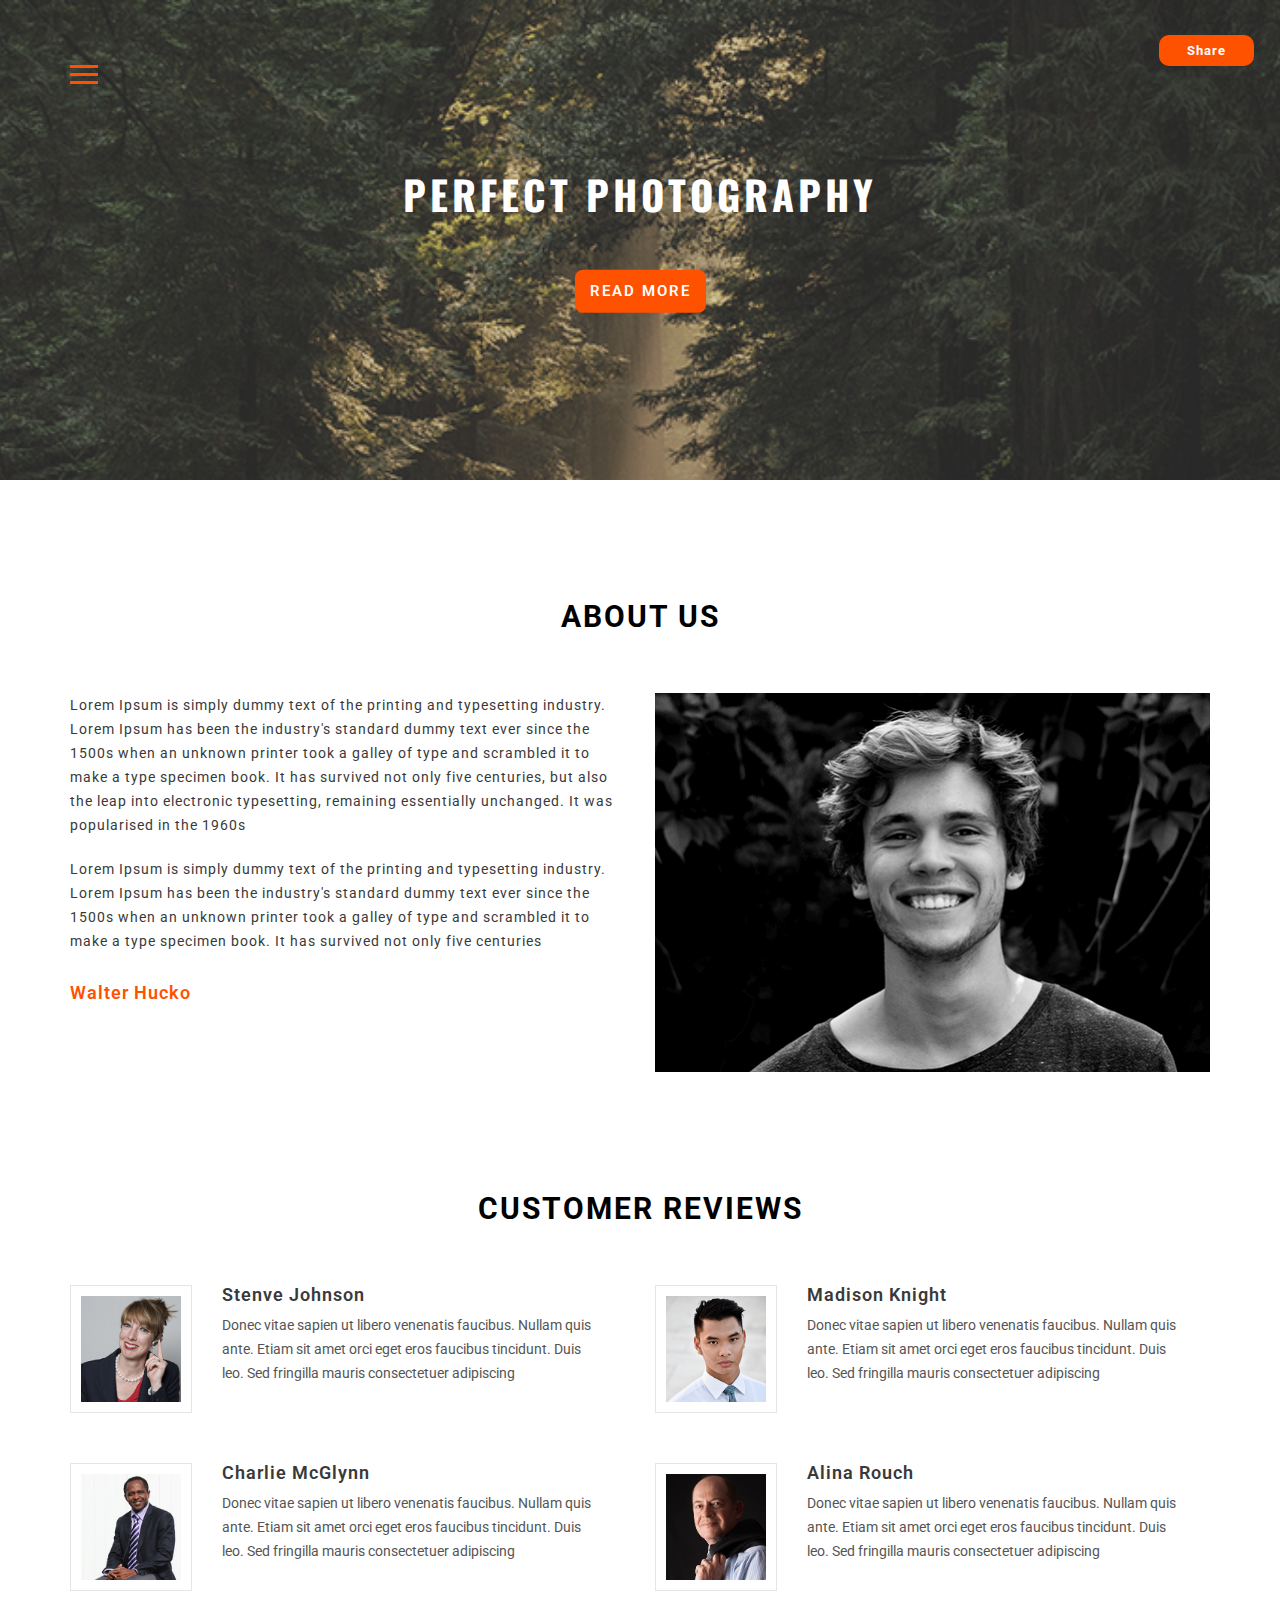
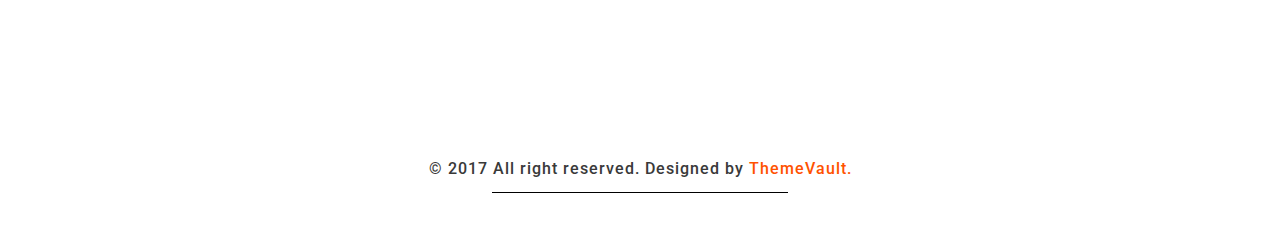
==== about.html @ 79a1df33 "Initial Commit" ====
<!--Template Name: Snappy
File Name: about.html
Author Name: ThemeVault
Author URI: http://www.themevault.net/
License URI: http://www.themevault.net/license/-->

<!DOCTYPE html>
<html lang="en">
    <head>
        <meta charset="utf-8">
        <meta http-equiv="X-UA-Compatible" content="IE=edge">
        <meta name="viewport" content="width=device-width, initial-scale=1.0">
        <link rel="icon" href="images/favicon.png"/>
        <title>Snappy</title>

        <link href="css/scrolling-nav.css" rel="stylesheet" media="all">
        <!-- Bootstrap core CSS -->
        <link href="css/bootstrap.min.css" rel="stylesheet">

        <!-- Custom styles for this template -->
        <link href="css/style.css" rel="stylesheet">
        <link href="css/responsive.css" rel="stylesheet">
        <script src="js/jquery.min.js" type="text/javascript"></script>
        <script src="js/bootstrap.min.js" type="text/javascript"></script>
        <script src="js/custom.js" type="text/javascript"></script>
    </head>
    <body id="myPage">
        <div class="section-page-wrap">
            <div class="share">
                <div class="icon first facebook"><i class="fa fa-facebook"></i></div>
                <div class="icon twitter"><i class="fa fa-twitter"></i></div>
                <div class="icon google-plus"><i class="fa fa-google-plus"></i></div>
                <div class="icon pinterest last"><i class="fa fa-pinterest-p"></i></div>
                <div class="label">Share</div>
            </div>
            <header class="top-nav-bar">
                <div id="toggle">
                    <div class="one"></div>
                    <div class="two"></div>
                    <div class="three"></div>
                </div>

                <div id="menu">
                    <ul class="menu-view list-unstyled">
                        <li><a href="index.html"><img src="images/icons/home.png" onmouseover="this.src = 'images/icons/home-hover.png'" onmouseout="this.src = 'images/icons/home.png'"></a></li>
                        <li class="active"><a><img src="images/icons/about-hover.png"></a></li>
                        <li><a href="portfolio.html"><img src="images/icons/portfolio.png" onmouseover="this.src = 'images/icons/portfolio-hover.png'" onmouseout="this.src = 'images/icons/portfolio.png'"></a></li>
                        <li><a href="contact.html"><img src="images/icons/contact.png" onmouseover="this.src = 'images/icons/contact-hover.png'" onmouseout="this.src = 'images/icons/contact.png'"></a></li>
                    </ul>
                </div>

            </header>
            <div class="banner-full-image">
                <div class="banner-title">
                    <h1>perfect photography</h1>
                    <a class="btn btn-primary" href="portfolio.html">read more</a>
                </div>
            </div>

            <!-------------About----------->
            <section id="about" class="section-padding">
                <div class="container">
                    <div class="text-head">
                        <h2>about us</h2>
                    </div>
                    <div class="row">
                        <div class="col-lg-6 col-md-6 col-sm-7 col-xs-12">
                            <p class="desc-text">Lorem Ipsum is simply dummy text of the printing and typesetting industry. Lorem Ipsum has been the industry's standard dummy text ever since the 1500s when an unknown printer took a galley of type and scrambled it to make a type specimen book. It has survived not only five centuries, but also the leap into electronic typesetting, remaining essentially unchanged. It was popularised in the 1960s </p>
                            <p class="desc-text offspace-20">Lorem Ipsum is simply dummy text of the printing and typesetting industry. Lorem Ipsum has been the industry's standard dummy text ever since the 1500s when an unknown printer took a galley of type and scrambled it to make a type specimen book. It has survived not only five centuries</p>
                            <h4 class="user-title">walter hucko</h4>
                        </div>
                        <div class="col-lg-6 col-md-6 col-sm-5 col-xs-12 add-space-mobileview">
                            <div class="image">
                                <img alt="user-image" class="img-responsive" src="images/user-image.png">
                            </div>
                        </div>
                    </div>
                </div>
            </section>
            <section id="about-review" class="section-padding">
                <div class="container">
                    <div class="text-head">
                        <h2>Customer Reviews</h2>
                    </div>
                    <div class="about-review">
                        <h2 class="title-default"></h2>
                        <div class="list-about-review">
                            <div class="row">
                                <div class="col-md-6 col-sm-6 col-xs-12">
                                    <div class="item-about-review">
                                        <div class="about-review-thumb">
                                            <a href="#"><img alt="" src="images/cust1.png"></a>
                                        </div>
                                        <div class="about-info">
                                            <h3 class="title14"><a class="black" href="#">Stenve Johnson </a></h3>
                                            <p class="desc">Donec vitae sapien ut libero venenatis faucibus. Nullam quis ante. Etiam sit amet orci eget eros faucibus tincidunt. Duis leo. Sed fringilla mauris consectetuer adipiscing</p>
                                        </div>
                                    </div>
                                </div>
                                <div class="col-md-6 col-sm-6 col-xs-12">
                                    <div class="item-about-review">
                                        <div class="about-review-thumb">
                                            <a href="#"><img alt="" src="images/cust2.png"></a>
                                        </div>
                                        <div class="about-info">
                                            <h3 class="title14"><a class="black" href="#">Madison Knight</a></h3>
                                            <p class="desc">Donec vitae sapien ut libero venenatis faucibus. Nullam quis ante. Etiam sit amet orci eget eros faucibus tincidunt. Duis leo. Sed fringilla mauris consectetuer adipiscing</p>
                                        </div>
                                    </div>
                                </div>
                            </div>
                            <div class="row">
                                <div class="col-md-6 col-sm-6 col-xs-12">
                                    <div class="item-about-review">
                                        <div class="about-review-thumb">
                                            <a href="#"><img alt="" src="images/cust3.png"></a>
                                        </div>
                                        <div class="about-info">
                                            <h3 class="title14"><a class="black" href="#">Charlie McGlynn</a></h3>
                                            <p class="desc">Donec vitae sapien ut libero venenatis faucibus. Nullam quis ante. Etiam sit amet orci eget eros faucibus tincidunt. Duis leo. Sed fringilla mauris consectetuer adipiscing</p>
                                        </div>
                                    </div>
                                </div>
                                <div class="col-md-6 col-sm-6 col-xs-12">
                                    <div class="item-about-review last-item">
                                        <div class="about-review-thumb">
                                            <a href="#"><img alt="" src="images/cust4.png"></a>
                                        </div>
                                        <div class="about-info">
                                            <h3 class="title14"><a class="black" href="#">Alina Rouch</a></h3>
                                            <p class="desc">Donec vitae sapien ut libero venenatis faucibus. Nullam quis ante. Etiam sit amet orci eget eros faucibus tincidunt. Duis leo. Sed fringilla mauris consectetuer adipiscing</p>
                                        </div>
                                    </div>
                                </div>
                            </div>
                        </div>
                    </div>
                </div>
            </section>

            <!---footer--->
            <footer>
                <div class="container text-center">
                    <div class="copyright">
                        <!--Do not remove Backlink from footer of the template. To remove it you can purchase the Backlink-->
                        &copy; 2017 All right reserved. Designed by <a href="http://www.themevault.net/" target="_blank">ThemeVault.</a>
                    </div>
                </div>
            </footer>
            <div id="back-to-top" style="display: none">
                <i class="fa fa-angle-double-up" aria-hidden="true"></i> Top
            </div>
        </div>
    </body>
</html>
---- css/scrolling-nav.css ----
body {
    width: 100%;
    height: 100%;
}

html {
    width: 100%;
    height: 100%;
}

@media(min-width:767px) {
    .navbar {
        padding: 40px 0;
        -webkit-transition: background .5s ease-in-out,padding .5s ease-in-out;
        -moz-transition: background .5s ease-in-out,padding .5s ease-in-out;
        transition: background .5s ease-in-out,padding .5s ease-in-out;
    }
    .top-nav-collapse {
        padding: 20px 0;
    }

}
---- css/style.css ----
/*
Template Name: Snappy
File Name: style.css
Author Name: ThemeVault
Author URI: http://www.themevault.net/
License URI: http://www.themevault.net/license/
*/


/* FONTS*/

@import url('https://fonts.googleapis.com/css?family=Oswald:400,500,600,700');
@import url('https://fonts.googleapis.com/css?family=Roboto:300,400,500,700,900');

@import '../fonts/font-awesome-4.7.0/css/font-awesome.min.css';


html {
    font-family: sans-serif;
    -ms-text-size-adjust: 100%;
    -webkit-text-size-adjust: 100%;
    font-size: 10px;
    -webkit-tap-highlight-color: transparent;
    margin: 0;
    padding: 0;
}

a, button {
    text-decoration: none;
    cursor: pointer;
}
a {
    color: inherit;
    -webkit-transition: color 0.3s ease;
    -moz-transition: color 0.3s ease;
    -ms-transition: color 0.3s ease;
    -o-transition: color 0.3s ease;
    transition: color 0.3s ease;
}
a:hover,
a:active,
a:focus {
    color: inherit;
    outline: none !important;
    text-decoration: none;
}

ul{
    margin: 0;
    padding: 0;
}
.form-control::-webkit-input-placeholder {
    color: #ff5200;
    opacity: 1;
}
.placeholder-fix:focus::-webkit-input-placeholder  {color:transparent !important; }
.placeholder-fix:focus::-moz-placeholder   {color:transparent !important;}
.placeholder-fix:-moz-placeholder   {color:transparent !important;}
.form-control:focus{

}
textarea:focus,textArea:focus,
input[type="text"]:focus,
input[type="password"]:focus,
input[type="datetime"]:focus,
input[type="datetime-local"]:focus,
input[type="date"]:focus,
input[type="month"]:focus,
input[type="time"]:focus,
input[type="week"]:focus,
input[type="number"]:focus,
input[type="email"]:focus,
input[type="url"]:focus,
input[type="search"]:focus,
input[type="tel"]:focus,
input[type="color"]:focus,
.uneditable-input:focus {   
    border-color: none;
    box-shadow: none !important;
    outline: 0 none;
    border-color: #ff5200 !important;
}

button,
input,
optgroup,
select,
textarea {
    color: inherit;
    font: inherit;
    margin: 0;
}
button:active,
button:focus {
    outline: none !important;
    text-decoration: none;
}
.section-page-wrap {
    overflow: hidden;
    position: relative;
}

/* typography */

body {
    margin: 0;
    color: #393939;
    font-family: 'Roboto', sans-serif;
    font-size: 13px;
    line-height: 1.1;
    background-color: #fff;
}
* {
    margin: 0;
    padding: 0;
}
h1,h2,h3,h4,h5,h6,p{
    margin: 0
}

/* buttons */

.btn {
    text-align: center;
    line-height: 1.1;
    border-radius: 0;
    color: #fff;
    position: relative;
}
.btn-secondary {
    background: #ff5200 none repeat scroll 0 0;
    font-size: 13px;
    font-weight: 600;
    letter-spacing: 1px;
    border: 2px solid rgba(0,0,0,0);
    padding: 13px 15px;
    text-transform: uppercase;
    transition: background 0.3s ease-in-out 0s;
}
.btn-secondary:hover {
    color: #fff;
}

.btn-primary {
    background: #ff5200 none repeat scroll 0 0;
    border: medium none;
    border-radius: 8px;
    font-size: 15px;
    font-weight: 600;
    letter-spacing: 2px;
    padding: 13px 15px;
    text-transform: uppercase;
    transition: background 0.3s ease-in-out 0s;
}
.btn-primary:hover {
    background: #393939;
    border-color: #38300a;
}
.btn-primary.focus, .btn-primary:focus {
    background: #393939;
    border-color: #393939;
}

.btn-submit {
    display: block;
    width: 100%;
    padding: 16px;
    font-size: 13px;
    font-weight: 600;
    letter-spacing: 1.3px;
    color: #fff;
    -webkit-transition: background 0.3s ease-in-out;
    -moz-transition: background 0.3s ease-in-out;
    -ms-transition: background 0.3s ease-in-out;
    -o-transition: background 0.3s ease-in-out;
    transition: background 0.3s ease-in-out;
}

/*toggle menu*/
.top-nav-bar {
    left: 70px;
    position: absolute;
    top: 60px;
    z-index: 99999;
}
#toggle {
    cursor: pointer;
    width: 28px;
    margin-bottom: 25px;
}

#toggle div {
    width: 100%;
    height: 3px;
    background: #ff5200;
    margin: 5px auto;
    transition: all 0.3s;
    backface-visibility: hidden;
}

#toggle.on .one {
    transform: rotate(45deg) translate(4px, 4px);
}

#toggle.on .two {
    opacity: 0;
}

#toggle.on .three {
    transform: rotate(-45deg) translate(7px, -8px);
}

#menu {

    display: none;
}

.menu-view li a {
    display: inline-block;
    padding-top: 25px;
    padding-bottom: 25px;
}



/*banner*/
.banner-full-image {
    background: rgba(0, 0, 0, 0) url("../images/banner.png") no-repeat scroll center top / cover ;
    background-attachment: fixed;
    height: 480px;
    position: relative;
}
.banner-full-image::after {
    background-color: rgba(0, 0, 0, 0.2);
    content: "";
    display: block;
    height: 100%;
    left: 0;
    position: absolute;
    top: 0;
    width: 100%;
    z-index: 1;
}
.banner-title {
    color: #fff;
    display: block;
    left: 50%;
    position: absolute;
    text-align: center;
    top: 50%;
    transform: translate(-50%, -50%);
    width: 100%;
    z-index: 2;
}

.banner-title > h1 {
    color: #fff;
    font-family: Oswald;
    font-size: 40px;
    font-weight: 700;
    letter-spacing: 4px;
    line-height: 1.3;
    text-transform: uppercase;
    margin-bottom: 50px;
}

/*gallery block*/
.port-image {
    position: relative;
}
.overlay {
    position: absolute;
    bottom: 0;
    left: 100%;
    right: 0;
    background-color: rgba(221,221,221,0.6);
    overflow: hidden;
    width: 0;
    height: 100%;
    transition: .5s ease;
}

.port-image:hover .overlay {
    width: 100%;
    left: 0;
}
.text {
    left: 50%;
    overflow: hidden;
    position: absolute;
    top: 50%;
    transform: translate(-50%, -50%);
}
#gallery-block .row > .gallery-list {
    margin-bottom: 30px;
}
#gallery-block .row > .gallery-list:nth-last-child(-n+3){
    margin-bottom: 0px;
}


/*section padd*/
.section-padding{
    padding-top: 120px;
}
.offspace-125 {
    margin-top: 125px;
}
.offspace-90{
    margin-top: 90px;
}
.offspace-80{
    margin-top: 80px;
}
.offspace-60{
    margin-top: 60px;
}
.offspace-45{
    margin-top: 45px;
}
.divider-50 {
    border: medium none;
    clear: both;
    margin: 0;
    padding: 0;
    position: relative;
    height: 50px;
}

/*contact*/
.maintitle, .wrapactiondefault {
    background: rgba(0, 0, 0, 0) url("../images/sep-line.png") repeat scroll left top;
}
.maintitle {
    font-size: 19px;
    font-weight: 600;
    letter-spacing: 1px;
    line-height: 1;
    margin: 0 0 30px;
    padding: 0;
}
.maintitle span {
    background: #fff none repeat scroll 0 0;
    padding-right: 10px;
    text-transform: uppercase;
}
#contact dd span {
    font-weight: 500;
    color: #ff5200;
    margin-right: 5px;
}
#contact dd a:hover{
    color:#ff5200; 
}
#contact dd {
    margin-top: 5px;
}
#contact .form-control {
    background: transparent none repeat scroll 0 0;
    border: 2px solid #393939;
    box-shadow: none !important;
    /*font-family: "Montserrat",arial,sans-serif;*/
}
#contact .form-control {
    border-radius: 0px;
    box-shadow: 0 1px 1px rgba(0, 0, 0, 0.075) inset;
    color: #555555;
    display: block;
    font-size: 14px;
    height: 50px;
    line-height: 1.42857;
    padding: 14px 12px;
    transition: border-color 0.15s ease-in-out 0s, box-shadow 0.15s ease-in-out 0s;
    width: 100%;
}
#contact textarea {
    height: 180px !important;
}
#contact .form-control:hover, #contact .form-control:focus, #contact .form-control:active {
    border: 2px solid #ff5200;
    box-shadow: none !important;
    outline: medium none;
}
#contact .form-group {
    margin-bottom: 30px;
}
/*about*/
.text-head h2 {
    color: #000;
    font-size: 30px;
    font-weight: 700;
    letter-spacing: 2px;
    margin-bottom: 60px;
    text-align: center;
    text-transform: uppercase;
}
.user-title {
    color: #ff5200;
    font-weight: 600;
    letter-spacing: 1px;
    margin-top: 30px;
    text-transform: capitalize;
}
h2 {
    color: #393939;
    letter-spacing: 0.5px;
}
.port-title {
    background-color: #fff;
    bottom: 0;
    color: #ff5200;
    font-size: 18px;
    font-weight: 600;
    letter-spacing: 1px;
    padding: 10px 25px;
    position: absolute;
    right: 15px;
    text-transform: uppercase;
}


.desc-text {
    color: #393939;
    font-size: 14px;
    font-weight: 400;
    letter-spacing: 1px;
    line-height: 24px;
}
.tb-space {
    margin: 20px 0;
}
.desc-text + .desc-text {
    margin-top: 20px;
}
.item-about-review {
    display: table;
    margin-bottom: 50px;
}
.about-review-thumb {
    display: table-cell;
    width: 100px;
}
.about-review-thumb a {
    border: 1px solid #e5e5e5;
    display: block;
    overflow: hidden;
    padding: 10px;
    transition: all 0.5s ease-out 0s;
}
.about-review-thumb a img {
    transition: all 0.5s ease-out 0s;
    max-width: 100px;
}
.about-review-thumb a:hover {
    border-color: #ff5200;
}
.about-review-thumb a:hover img {
    transform: scale(1.15);
}
.about-info {
    display: table-cell;
    padding: 0 30px;
    vertical-align: top;
}
.title14 {
    font-size: 18px;
    font-weight: 600;
    letter-spacing: 1px;
    margin-bottom: 8px;
    text-transform: capitalize;
}
.title14 a:hover {
    color: #ff5200;
}
.desc {
    color: #555;
    line-height: 24px;
    font-size: 14px;
}



/*footer*/
footer{
    margin-top: 65px;
    padding: 55px 0;
    color: #393939;

}
.copyright {
    display: inline-block;
    font-size: 15.5px;
    font-weight: 500;
    letter-spacing: 1px;
    padding-bottom: 15px;
    position: relative;
    text-align: center;
}
.copyright::after {
    background-color: #000;
    bottom: 0;
    content: "";
    height: 1px;
    left: 0;
    margin-left: 15%;
    position: absolute;
    width: 70%;
}
.copyright a{
    color: #ff5200;
}
.copyright a:hover{
    color: #38300a;
}


/*instafeed images*/
#instafeed .likes {
    background: rgba(0,0,0, 0.5) none repeat scroll 0 0;
    color: #ffffff;
    display: flex;
    flex-direction: column;
    font-family: sans-serif;
    font-size: 1em;
    height: 100%;
    justify-content: center;
    left: 0;
    opacity: 0;
    position: absolute;
    right: 0;
    text-align: center;
    text-shadow: 0 1px rgba(0, 0, 0, 0.5);
    top: 0;
    transition: opacity 100ms ease 0s;
    width: 100%;
}
#instafeed a img{
    max-width: 100%;
}
.insta-image {
    max-width: 150px;
    position: relative;
}
#instafeed a:hover .likes {
    opacity:1;
}
.animated.flipInX {
    display: block;
    /*float: left;*/
    position: relative;
}
#instafeed > div{
    padding-left: 0px;
    padding-right: 0px;
}
.insta-image-list #instafeed > div:nth-child(-n+6){
    margin-bottom: 40px;
}


/* PRELOADER */
#page-preloader {
    background:  rgba(0,0,0,0.9);
}
#page-preloader {
    bottom: 0;
    height: 100%;
    left: 0;
    position: fixed;
    right: 0;
    top: 0;
    width: 100%;
    z-index: 100500;
}


.preloaderjs .spinner {
    display: none !important;
}
.loader-wrap {
    position: absolute;
    left: 50%;
    top: 50%;
    margin: -20px 0 0 -20px;
}
.loader-wrap > span {
    display: block;
}
.preloaderjs#page-preloader {
    background: rgba(46, 46, 46, 0.99) !important;
}
#page-preloader {
    position: fixed;
    z-index: 100500;
    top: 0;
    right: 0;
    bottom: 0;
    left: 0;
    width: 100%;
    height: 100%;
}
#page-preloader .spinner {
    position: absolute;
    z-index: 1001;
    top: 50%;
    left: 50%;
    display: block;
    width: 100px;
    height: 100px;
    margin-top: -50px;
    margin-left: -50px;
    -webkit-animation: spin 2.5s infinite linear;
    animation: spin 2.5s infinite linear;
    border: 4px double transparent;
    border-top-color: #e7e4d7;
    border-radius: 50%;
}
#page-preloader .spinner:before,
#page-preloader .spinner:after {
    position: absolute;
    content: '';
    border-radius: 50%;
}
#page-preloader .spinner:before {
    top: 5px;
    right: 5px;
    bottom: 5px;
    left: 5px;
    -webkit-animation: spin 2s infinite linear;
    animation: spin 2s infinite linear;
    border: 4px double transparent;
    border-top-color: #71383e;
}
#page-preloader .spinner:after {
    top: 15px;
    right: 15px;
    bottom: 15px;
    left: 15px;
    -webkit-animation: spin 1s infinite linear;
    animation: spin 1s infinite linear;
    border: 4px double transparent;
    border-top-color: #efa96b;
}
@-webkit-keyframes spin {
    0% {
        -webkit-transform: rotate(0);
        transform: rotate(0);
    }
    100% {
        -webkit-transform: rotate(360deg);
        transform: rotate(360deg);
    }
}
@keyframes spin {
    0% {
        -webkit-transform: rotate(0);
        transform: rotate(0);
    }
    100% {
        -webkit-transform: rotate(360deg);
        transform: rotate(360deg);
    }
}
.loader02 {
    width: 56px;
    height: 56px;
    border: 8px solid white;
    border-top-color: #fff;
    border-radius: 50%;
    position: relative;
    animation: loader-rotate 1s linear infinite;
    top: 50%;
    margin: -28px auto 0 auto;
}
.loader02 {
    border-top-color: #ff5200 !important;
}
@keyframes loader-rotate {
    0% {
        transform: rotate(0);
    }
    100% {
        transform: rotate(360deg);
    }
}

#back-to-top {
    bottom: 50px;
    color: #df5333;
    cursor: pointer;
    font-size: 17px;
    position: fixed;
    right: 10px;
    text-align: center;
}
#back-to-top:hover {
    color: #000;
}
#back-to-top i {
    font-size: 35px;
    vertical-align: sub;
}

/*share buttons*/
.social-control-box {
    -webkit-transform: translateY(-50%) rotate(90deg) translateX(-50%);
    transform: translateY(-50%) rotate(90deg) translateX(-50%);
}
.share {
    cursor: default;
    display: inline-block;
    margin: 0 0.5em;
    padding: 0;
    position: fixed;
    right: 20px;
    text-align: center;
    top: 35px;
    z-index: 99999;
}
.follow:hover .label, .share:hover .label {
    opacity: 0;
    -webkit-transition: opacity .5s .125s ease-out;
    transition: opacity .5s .125s ease-out;
}
.follow:hover .icon, .share:hover .icon {
    border-radius: 50%;
    margin: 0 0;
}

.icon, .label {
    background-color: #ff5200;
    line-height: 2.4em;
}

.label {
    border-radius: 1rem;
    font-size: 13px;
    font-weight: 700;
    left: 0;
    letter-spacing: 1px;
    opacity: 1;
    pointer-events: none;
    position: absolute;
    right: 0;
    text-transform: capitalize;
    top: 0;
    transition: opacity 0.5s ease-out 0.75s;
    padding: 0;
}
.icon {
    border-radius: 0;
    cursor: pointer;
    display: inline-block;
    height: 2.4em;
    margin: 0 -.5em;
    -webkit-transition: background-color .5s ease-out, border-radius .5s .25s ease-out, margin .5s .25s ease-out;
    transition: background-color .5s ease-out, border-radius .5s .25s ease-out, margin .5s .25s ease-out;
    width: 2.4em;
    color: #fff;
}
.facebook {
    background-color: #31b0d5;
}
.twitter {
    background-color: #00aced;
}
.google-plus {
    background-color: #dd4b39;
}
.pinterest {
    background-color: #cb2027;
}
.icon.first {
    border-bottom-left-radius: 1em;
    border-top-left-radius: 1em;
    margin-left: 0;
}
.icon.last {
    border-bottom-right-radius: 1em;
    border-top-right-radius: 1em;
    margin-right: 0;
}
.icon:hover {
   color: #fff;
}



/*preload*/
#preloader-container {
    background: #fff;
    height: 100%;
    position: fixed;
    width: 100%;
    z-index: 9999;
}
.preloader {
    height: 60px;
    left: 50%;
    margin-left: -50px;
    margin-top: -31px;
    position: absolute;
    text-align: center;
    top: 50%;
    width: 100px;
}
.preloader span {
    animation-direction: alternate;
    animation-duration: 1s;
    animation-iteration-count: infinite;
    animation-name: bubble-anim;
    background: #ff5200;
    border-radius: 60px;
    display: inline-block;
    height: 13px;
    margin: 31px auto;
    vertical-align: middle;
    width: 13px;
}
.bubble-01 {
    animation-delay: 0s;
}
.bubble-02 {
    animation-delay: 0.2s;
}
.bubble-03 {
    animation-delay: 0.4s;
}
@keyframes bubble-anim {
0% {
    background-color: #ff5200;
    height: 13px;
    transform: translateY(0px);
    width: 13px;
}
100% {
    background-color: #ff5200;
    height: 30px;
    transform: translateY(-26px);
    width: 30px;
}
}
---- css/responsive.css ----
/*
Template Name: Snappy
File Name: responsive.css
Author Name: ThemeVault
Author URI: http://www.themevault.net/
License URI: http://www.themevault.net/license/
*/

/* Landscape phones and smaller */

@media (min-width: 1199px) and (max-width: 1240px) {}

@media (min-width: 1199px) {

}

@media (min-width: 768px) and (max-width: 991px) {}

@media (max-width: 991px) {
    .banner-title > h1 {
        font-size: 35px;
        margin-bottom: 45px;
    }
    footer {
        margin-top: 55px;
        padding: 45px 0;
    }
    .section-padding {
        padding-top: 60px;
    }
    .text-head h2 {
        font-size: 26px;
        margin-bottom: 40px;
    }
    .port-title {
        font-size: 16px;
        padding: 6px 18px;
    }
    .insta-image-list #instafeed > div:nth-child(-n+8){
        margin-bottom: 30px;
    }
}

@media (max-width: 767px) {
    .section-padding {
        padding-top: 50px;
    }
    .text-head h2 {
        font-size: 24px;
        letter-spacing: 1px;
        margin-bottom: 30px;
    }
    .desc-text {
        font-size: 13.5px;
        letter-spacing: 0.5px;
        line-height: 22px;
    }
    .top-nav-bar {
        left: 25px;
        top: 20px;
    }
    .menu-view li{
        float: left;
    }
    .menu-view li + li {
        margin-left: 25px;
    }
    .menu-view li a {
        padding-bottom: 10px;
        padding-top: 10px;
    }
    .user-title {
        margin-bottom: 20px;
        margin-top: 20px;
    }
    .banner-full-image {
        height: 420px;
    }
    .banner-title > h1 {
        font-size: 30px;
        letter-spacing: 3px;
        margin-bottom: 35px;
    }
    .btn-primary {
        font-size: 14px;
        padding: 12px 15px;
    }
    .image img{
        margin-left: auto;
        margin-right: auto;
    }
    .maintitle {
        font-size: 16px;
    }
    #contact .form-control {
        font-size: 13px;
        height: 40px;
        padding: 5px 10px;
    }
    #contact .form-group {
        margin-bottom: 25px;
    }
    .port-image {
        max-width: 364px;
    }
    #gallery-block .row > .gallery-list , #gallery-block .row > .gallery-list:nth-last-child(-n+3){
        margin-bottom: 20px;
    }
    #gallery-block .row > .gallery-list:nth-last-child(-n+1) {
        margin-bottom: 0;
    }
    #contactform {
        margin-bottom: 35px;
    }
    .insta-image-list #instafeed > div:nth-child(-n+10){
        margin-bottom: 20px;
    }
    #instafeed > div{
        padding-left: 10px;
        padding-right: 10px;
    }
    .copyright {
        font-size: 14px;
    }
    footer {
        margin-top: 0;
        padding: 56px 0 29px;
    }

}

@media (min-width: 640px) and (max-width: 767px) {
    .desc-text {
        font-size: 14px;
        letter-spacing: 1px;
        line-height: 24px;
    }
    .width-set-60 {
        width: 60%;
    }
    .width-set-40 {
        width: 40%;
    }
    #instafeed > div {
        width: 25% !important;
    }

}

@media (min-width: 361px) and (max-width: 767px) {
    .gallery-list {
        width: 50%;
    }
    .port-title {
        font-size: 13px;
        padding: 5px 10px;
    }


}
@media (min-width: 480px) and (max-width: 767px) {
    #instafeed > div {
        width: 33.33%;
    }
}

@media (max-width: 400px) {
    .section-padding {
        padding-top: 40px;
    }
    .text-head h2 {
        font-size: 22px;
        margin-bottom: 25px;
    }
    .maintitle {
        font-size: 15px;
    }
    .desc-text {
        font-size: 13px;
    }
    .desc-text + .desc-text {
        margin-top: 15px;
    }
    .banner-full-image {
        height: 400px;
    }
    .banner-title > h1 {
        font-size: 25px;
        letter-spacing: 2px;
        margin-bottom: 30px;
    }
    .item-about-review {
        margin-bottom: 35px;
    }
    .title14 {
        font-size: 17px;
    }
    .about-info {
        padding: 0 15px;
    }
    .about-review-thumb {
        width: 60px;
    }
    .about-review-thumb a img {
        max-width: 60px;
    }
    .btn-primary {
        font-size: 13px;
        letter-spacing: 1px;
        padding: 10px 12px;
    }

    .copyright {
        font-size: 13px;
    }
    .copyright a {
        display: block;
        margin-top: 2px;
    }
}
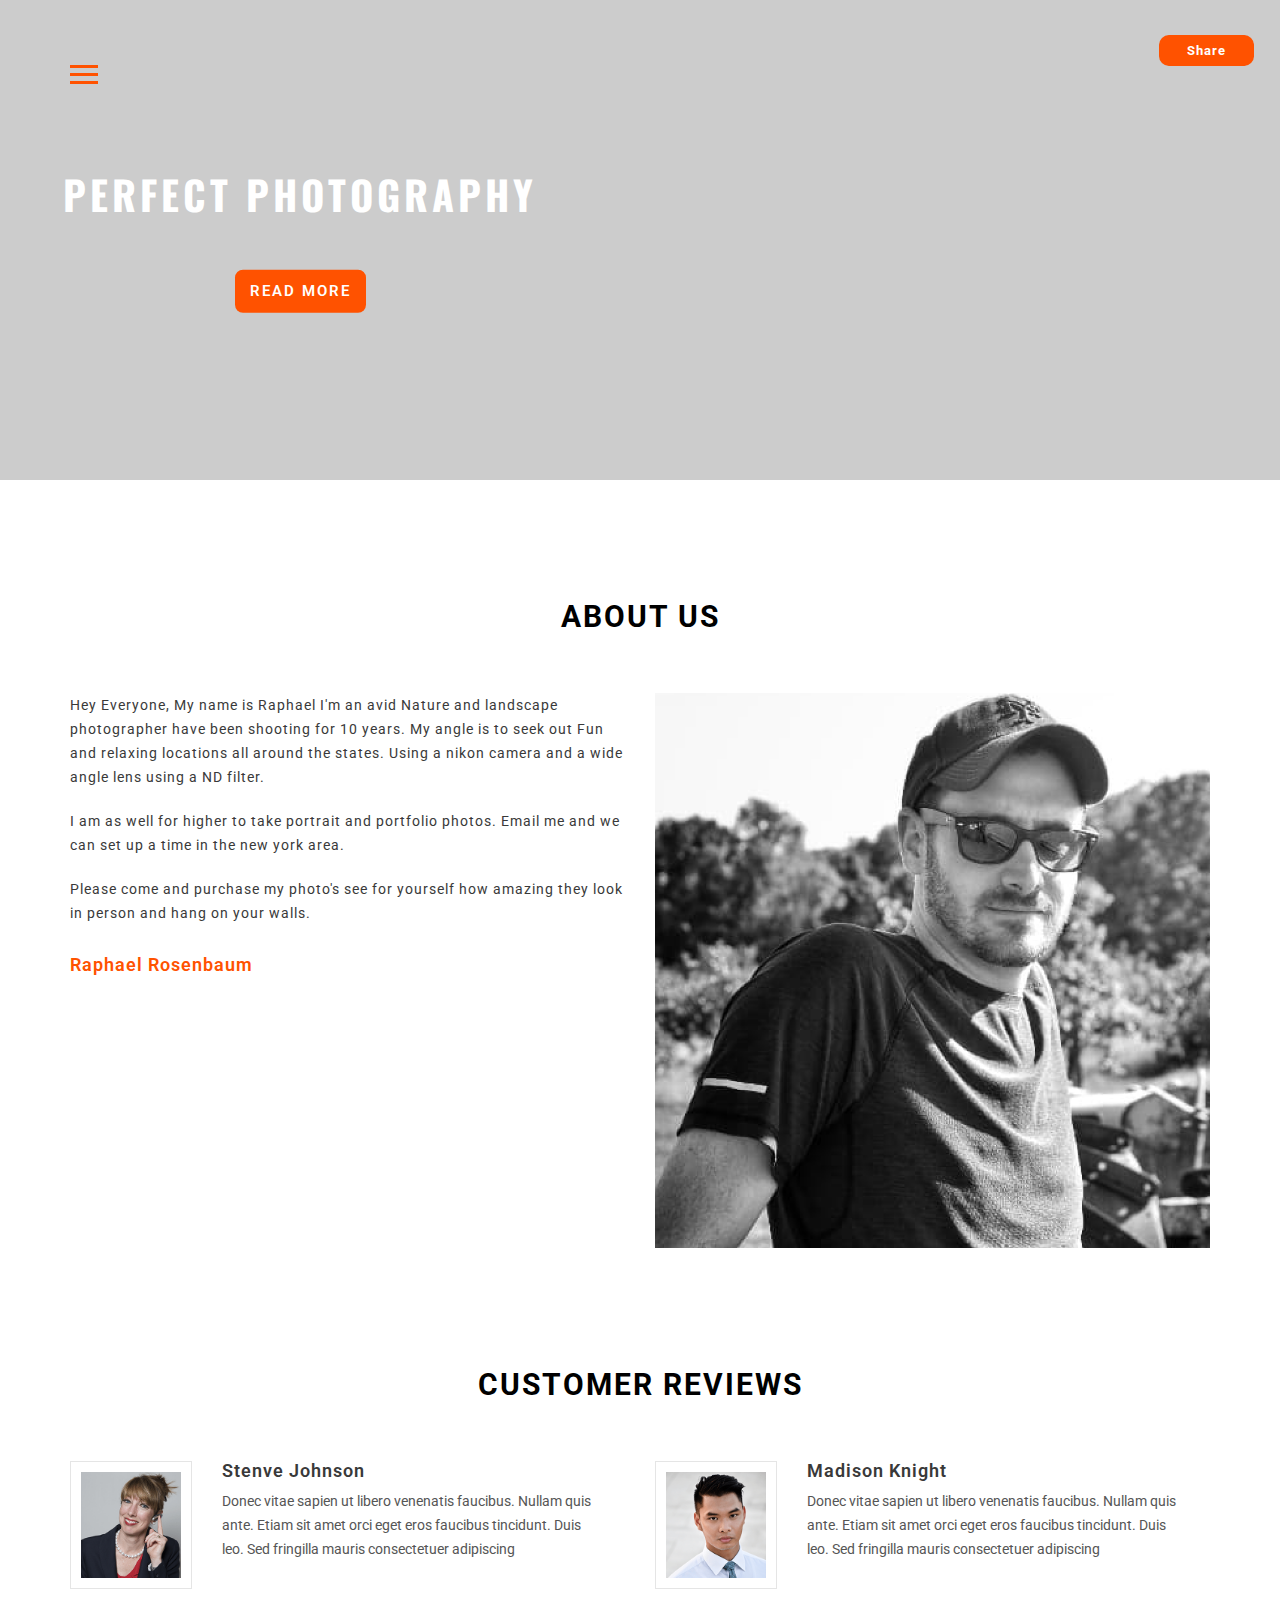
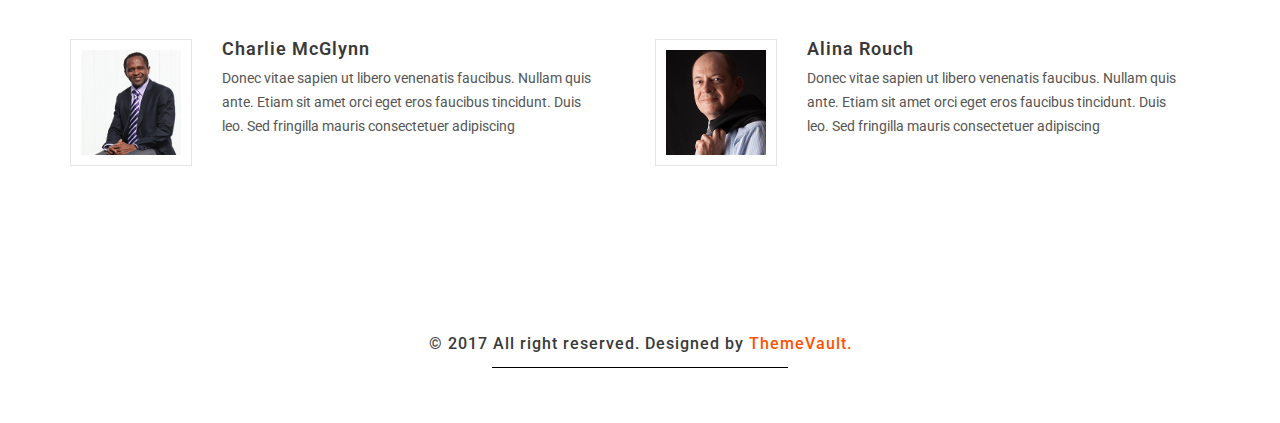
==== commit 3a2f412c: "Style it better for rafi" ====
--- a/about.html
+++ b/about.html
@@ -6,150 +6,221 @@
 
 <!DOCTYPE html>
 <html lang="en">
-    <head>
-        <meta charset="utf-8">
-        <meta http-equiv="X-UA-Compatible" content="IE=edge">
-        <meta name="viewport" content="width=device-width, initial-scale=1.0">
-        <link rel="icon" href="images/favicon.png"/>
-        <title>Snappy</title>
-
-        <link href="css/scrolling-nav.css" rel="stylesheet" media="all">
-        <!-- Bootstrap core CSS -->
-        <link href="css/bootstrap.min.css" rel="stylesheet">
-
-        <!-- Custom styles for this template -->
-        <link href="css/style.css" rel="stylesheet">
-        <link href="css/responsive.css" rel="stylesheet">
-        <script src="js/jquery.min.js" type="text/javascript"></script>
-        <script src="js/bootstrap.min.js" type="text/javascript"></script>
-        <script src="js/custom.js" type="text/javascript"></script>
-    </head>
-    <body id="myPage">
-        <div class="section-page-wrap">
-            <div class="share">
-                <div class="icon first facebook"><i class="fa fa-facebook"></i></div>
-                <div class="icon twitter"><i class="fa fa-twitter"></i></div>
-                <div class="icon google-plus"><i class="fa fa-google-plus"></i></div>
-                <div class="icon pinterest last"><i class="fa fa-pinterest-p"></i></div>
-                <div class="label">Share</div>
+  <head>
+    <meta charset="utf-8" />
+    <meta http-equiv="X-UA-Compatible" content="IE=edge" />
+    <meta name="viewport" content="width=device-width, initial-scale=1.0" />
+    <link rel="icon" href="images/favicon.png" />
+    <title>Snappy</title>
+
+    <link href="css/scrolling-nav.css" rel="stylesheet" media="all" />
+    <!-- Bootstrap core CSS -->
+    <link href="css/bootstrap.min.css" rel="stylesheet" />
+
+    <!-- Custom styles for this template -->
+    <link href="css/style.css" rel="stylesheet" />
+    <link href="css/responsive.css" rel="stylesheet" />
+    <script src="js/jquery.min.js" type="text/javascript"></script>
+    <script src="js/bootstrap.min.js" type="text/javascript"></script>
+    <script src="js/custom.js" type="text/javascript"></script>
+  </head>
+  <body id="myPage">
+    <div class="section-page-wrap">
+      <div class="share">
+        <div class="icon first facebook"><i class="fa fa-facebook"></i></div>
+        <div class="icon twitter"><i class="fa fa-twitter"></i></div>
+        <div class="icon google-plus"><i class="fa fa-google-plus"></i></div>
+        <div class="icon pinterest last"><i class="fa fa-pinterest-p"></i></div>
+        <div class="label">Share</div>
+      </div>
+      <header class="top-nav-bar">
+        <div id="toggle">
+          <div class="one"></div>
+          <div class="two"></div>
+          <div class="three"></div>
+        </div>
+
+        <div id="menu">
+          <ul class="menu-view list-unstyled">
+            <li>
+              <a href="index.html"
+                ><img
+                  src="images/icons/home.png"
+                  onmouseover="this.src = 'images/icons/home-hover.png'"
+                  onmouseout="this.src = 'images/icons/home.png'"
+              /></a>
+            </li>
+            <li class="active">
+              <a><img src="images/icons/about-hover.png" /></a>
+            </li>
+            <li>
+              <a href="portfolio.html"
+                ><img
+                  src="images/icons/portfolio.png"
+                  onmouseover="this.src = 'images/icons/portfolio-hover.png'"
+                  onmouseout="this.src = 'images/icons/portfolio.png'"
+              /></a>
+            </li>
+            <li>
+              <a href="contact.html"
+                ><img
+                  src="images/icons/contact.png"
+                  onmouseover="this.src = 'images/icons/contact-hover.png'"
+                  onmouseout="this.src = 'images/icons/contact.png'"
+              /></a>
+            </li>
+          </ul>
+        </div>
+      </header>
+      <div class="banner-full-image">
+        <div class="banner-title">
+          <h1>perfect photography</h1>
+          <a class="btn btn-primary" href="portfolio.html">read more</a>
+        </div>
+      </div>
+
+      <!-------------About----------->
+      <section id="about" class="section-padding">
+        <div class="container">
+          <div class="text-head">
+            <h2>about us</h2>
+          </div>
+          <div class="row">
+            <div class="col-lg-6 col-md-6 col-sm-7 col-xs-12">
+              <p class="desc-text">
+                Hey Everyone, My name is Raphael I'm an avid Nature and
+                landscape photographer have been shooting for 10 years. My angle
+                is to seek out Fun and relaxing locations all around the states.
+                Using a nikon camera and a wide angle lens using a ND filter.
+              </p>
+
+              <p class="desc-text offspace-20">
+                I am as well for higher to take portrait and portfolio photos.
+                Email me and we can set up a time in the new york area.
+              </p>
+
+              <p class="desc-text offspace-20">
+                Please come and purchase my photo's see for yourself how amazing
+                they look in person and hang on your walls.
+              </p>
+              <h4 class="user-title">Raphael Rosenbaum</h4>
             </div>
-            <header class="top-nav-bar">
-                <div id="toggle">
-                    <div class="one"></div>
-                    <div class="two"></div>
-                    <div class="three"></div>
-                </div>
-
-                <div id="menu">
-                    <ul class="menu-view list-unstyled">
-                        <li><a href="index.html"><img src="images/icons/home.png" onmouseover="this.src = 'images/icons/home-hover.png'" onmouseout="this.src = 'images/icons/home.png'"></a></li>
-                        <li class="active"><a><img src="images/icons/about-hover.png"></a></li>
-                        <li><a href="portfolio.html"><img src="images/icons/portfolio.png" onmouseover="this.src = 'images/icons/portfolio-hover.png'" onmouseout="this.src = 'images/icons/portfolio.png'"></a></li>
-                        <li><a href="contact.html"><img src="images/icons/contact.png" onmouseover="this.src = 'images/icons/contact-hover.png'" onmouseout="this.src = 'images/icons/contact.png'"></a></li>
-                    </ul>
-                </div>
-
-            </header>
-            <div class="banner-full-image">
-                <div class="banner-title">
-                    <h1>perfect photography</h1>
-                    <a class="btn btn-primary" href="portfolio.html">read more</a>
-                </div>
+            <div
+              class="col-lg-6 col-md-6 col-sm-5 col-xs-12 add-space-mobileview"
+            >
+              <div class="image">
+                <img
+                  alt="user-image"
+                  class="img-responsive"
+                  src="images/rafi.png"
+                />
+              </div>
             </div>
-
-            <!-------------About----------->
-            <section id="about" class="section-padding">
-                <div class="container">
-                    <div class="text-head">
-                        <h2>about us</h2>
-                    </div>
-                    <div class="row">
-                        <div class="col-lg-6 col-md-6 col-sm-7 col-xs-12">
-                            <p class="desc-text">Lorem Ipsum is simply dummy text of the printing and typesetting industry. Lorem Ipsum has been the industry's standard dummy text ever since the 1500s when an unknown printer took a galley of type and scrambled it to make a type specimen book. It has survived not only five centuries, but also the leap into electronic typesetting, remaining essentially unchanged. It was popularised in the 1960s </p>
-                            <p class="desc-text offspace-20">Lorem Ipsum is simply dummy text of the printing and typesetting industry. Lorem Ipsum has been the industry's standard dummy text ever since the 1500s when an unknown printer took a galley of type and scrambled it to make a type specimen book. It has survived not only five centuries</p>
-                            <h4 class="user-title">walter hucko</h4>
-                        </div>
-                        <div class="col-lg-6 col-md-6 col-sm-5 col-xs-12 add-space-mobileview">
-                            <div class="image">
-                                <img alt="user-image" class="img-responsive" src="images/user-image.png">
-                            </div>
-                        </div>
-                    </div>
-                </div>
-            </section>
-            <section id="about-review" class="section-padding">
-                <div class="container">
-                    <div class="text-head">
-                        <h2>Customer Reviews</h2>
-                    </div>
-                    <div class="about-review">
-                        <h2 class="title-default"></h2>
-                        <div class="list-about-review">
-                            <div class="row">
-                                <div class="col-md-6 col-sm-6 col-xs-12">
-                                    <div class="item-about-review">
-                                        <div class="about-review-thumb">
-                                            <a href="#"><img alt="" src="images/cust1.png"></a>
-                                        </div>
-                                        <div class="about-info">
-                                            <h3 class="title14"><a class="black" href="#">Stenve Johnson </a></h3>
-                                            <p class="desc">Donec vitae sapien ut libero venenatis faucibus. Nullam quis ante. Etiam sit amet orci eget eros faucibus tincidunt. Duis leo. Sed fringilla mauris consectetuer adipiscing</p>
-                                        </div>
-                                    </div>
-                                </div>
-                                <div class="col-md-6 col-sm-6 col-xs-12">
-                                    <div class="item-about-review">
-                                        <div class="about-review-thumb">
-                                            <a href="#"><img alt="" src="images/cust2.png"></a>
-                                        </div>
-                                        <div class="about-info">
-                                            <h3 class="title14"><a class="black" href="#">Madison Knight</a></h3>
-                                            <p class="desc">Donec vitae sapien ut libero venenatis faucibus. Nullam quis ante. Etiam sit amet orci eget eros faucibus tincidunt. Duis leo. Sed fringilla mauris consectetuer adipiscing</p>
-                                        </div>
-                                    </div>
-                                </div>
-                            </div>
-                            <div class="row">
-                                <div class="col-md-6 col-sm-6 col-xs-12">
-                                    <div class="item-about-review">
-                                        <div class="about-review-thumb">
-                                            <a href="#"><img alt="" src="images/cust3.png"></a>
-                                        </div>
-                                        <div class="about-info">
-                                            <h3 class="title14"><a class="black" href="#">Charlie McGlynn</a></h3>
-                                            <p class="desc">Donec vitae sapien ut libero venenatis faucibus. Nullam quis ante. Etiam sit amet orci eget eros faucibus tincidunt. Duis leo. Sed fringilla mauris consectetuer adipiscing</p>
-                                        </div>
-                                    </div>
-                                </div>
-                                <div class="col-md-6 col-sm-6 col-xs-12">
-                                    <div class="item-about-review last-item">
-                                        <div class="about-review-thumb">
-                                            <a href="#"><img alt="" src="images/cust4.png"></a>
-                                        </div>
-                                        <div class="about-info">
-                                            <h3 class="title14"><a class="black" href="#">Alina Rouch</a></h3>
-                                            <p class="desc">Donec vitae sapien ut libero venenatis faucibus. Nullam quis ante. Etiam sit amet orci eget eros faucibus tincidunt. Duis leo. Sed fringilla mauris consectetuer adipiscing</p>
-                                        </div>
-                                    </div>
-                                </div>
-                            </div>
-                        </div>
-                    </div>
-                </div>
-            </section>
-
-            <!---footer--->
-            <footer>
-                <div class="container text-center">
-                    <div class="copyright">
-                        <!--Do not remove Backlink from footer of the template. To remove it you can purchase the Backlink-->
-                        &copy; 2017 All right reserved. Designed by <a href="http://www.themevault.net/" target="_blank">ThemeVault.</a>
-                    </div>
-                </div>
-            </footer>
-            <div id="back-to-top" style="display: none">
-                <i class="fa fa-angle-double-up" aria-hidden="true"></i> Top
+          </div>
+        </div>
+      </section>
+      <section id="about-review" class="section-padding">
+        <div class="container">
+          <div class="text-head">
+            <h2>Customer Reviews</h2>
+          </div>
+          <div class="about-review">
+            <h2 class="title-default"></h2>
+            <div class="list-about-review">
+              <div class="row">
+                <div class="col-md-6 col-sm-6 col-xs-12">
+                  <div class="item-about-review">
+                    <div class="about-review-thumb">
+                      <a href="#"><img alt="" src="images/cust1.png" /></a>
+                    </div>
+                    <div class="about-info">
+                      <h3 class="title14">
+                        <a class="black" href="#">Stenve Johnson </a>
+                      </h3>
+                      <p class="desc">
+                        Donec vitae sapien ut libero venenatis faucibus. Nullam
+                        quis ante. Etiam sit amet orci eget eros faucibus
+                        tincidunt. Duis leo. Sed fringilla mauris consectetuer
+                        adipiscing
+                      </p>
+                    </div>
+                  </div>
+                </div>
+                <div class="col-md-6 col-sm-6 col-xs-12">
+                  <div class="item-about-review">
+                    <div class="about-review-thumb">
+                      <a href="#"><img alt="" src="images/cust2.png" /></a>
+                    </div>
+                    <div class="about-info">
+                      <h3 class="title14">
+                        <a class="black" href="#">Madison Knight</a>
+                      </h3>
+                      <p class="desc">
+                        Donec vitae sapien ut libero venenatis faucibus. Nullam
+                        quis ante. Etiam sit amet orci eget eros faucibus
+                        tincidunt. Duis leo. Sed fringilla mauris consectetuer
+                        adipiscing
+                      </p>
+                    </div>
+                  </div>
+                </div>
+              </div>
+              <div class="row">
+                <div class="col-md-6 col-sm-6 col-xs-12">
+                  <div class="item-about-review">
+                    <div class="about-review-thumb">
+                      <a href="#"><img alt="" src="images/cust3.png" /></a>
+                    </div>
+                    <div class="about-info">
+                      <h3 class="title14">
+                        <a class="black" href="#">Charlie McGlynn</a>
+                      </h3>
+                      <p class="desc">
+                        Donec vitae sapien ut libero venenatis faucibus. Nullam
+                        quis ante. Etiam sit amet orci eget eros faucibus
+                        tincidunt. Duis leo. Sed fringilla mauris consectetuer
+                        adipiscing
+                      </p>
+                    </div>
+                  </div>
+                </div>
+                <div class="col-md-6 col-sm-6 col-xs-12">
+                  <div class="item-about-review last-item">
+                    <div class="about-review-thumb">
+                      <a href="#"><img alt="" src="images/cust4.png" /></a>
+                    </div>
+                    <div class="about-info">
+                      <h3 class="title14">
+                        <a class="black" href="#">Alina Rouch</a>
+                      </h3>
+                      <p class="desc">
+                        Donec vitae sapien ut libero venenatis faucibus. Nullam
+                        quis ante. Etiam sit amet orci eget eros faucibus
+                        tincidunt. Duis leo. Sed fringilla mauris consectetuer
+                        adipiscing
+                      </p>
+                    </div>
+                  </div>
+                </div>
+              </div>
             </div>
-        </div>
-    </body>
+          </div>
+        </div>
+      </section>
+
+      <!---footer--->
+      <footer>
+        <div class="container text-center">
+          <div class="copyright">
+            <!--Do not remove Backlink from footer of the template. To remove it you can purchase the Backlink-->
+            &copy; 2017 All right reserved. Designed by
+            <a href="http://www.themevault.net/" target="_blank">ThemeVault.</a>
+          </div>
+        </div>
+      </footer>
+      <div id="back-to-top" style="display: none;">
+        <i class="fa fa-angle-double-up" aria-hidden="true"></i> Top
+      </div>
+    </div>
+  </body>
 </html>
--- a/css/style.css
+++ b/css/style.css
@@ -6,60 +6,65 @@
 License URI: http://www.themevault.net/license/
 */
 
-
 /* FONTS*/
 
-@import url('https://fonts.googleapis.com/css?family=Oswald:400,500,600,700');
-@import url('https://fonts.googleapis.com/css?family=Roboto:300,400,500,700,900');
-
-@import '../fonts/font-awesome-4.7.0/css/font-awesome.min.css';
-
+@import url("https://fonts.googleapis.com/css?family=Oswald:400,500,600,700");
+@import url("https://fonts.googleapis.com/css?family=Roboto:300,400,500,700,900");
+
+@import "../fonts/font-awesome-4.7.0/css/font-awesome.min.css";
 
 html {
-    font-family: sans-serif;
-    -ms-text-size-adjust: 100%;
-    -webkit-text-size-adjust: 100%;
-    font-size: 10px;
-    -webkit-tap-highlight-color: transparent;
-    margin: 0;
-    padding: 0;
-}
-
-a, button {
-    text-decoration: none;
-    cursor: pointer;
+  font-family: sans-serif;
+  -ms-text-size-adjust: 100%;
+  -webkit-text-size-adjust: 100%;
+  font-size: 10px;
+  -webkit-tap-highlight-color: transparent;
+  margin: 0;
+  padding: 0;
+}
+
+a,
+button {
+  text-decoration: none;
+  cursor: pointer;
 }
 a {
-    color: inherit;
-    -webkit-transition: color 0.3s ease;
-    -moz-transition: color 0.3s ease;
-    -ms-transition: color 0.3s ease;
-    -o-transition: color 0.3s ease;
-    transition: color 0.3s ease;
+  color: inherit;
+  -webkit-transition: color 0.3s ease;
+  -moz-transition: color 0.3s ease;
+  -ms-transition: color 0.3s ease;
+  -o-transition: color 0.3s ease;
+  transition: color 0.3s ease;
 }
 a:hover,
 a:active,
 a:focus {
-    color: inherit;
-    outline: none !important;
-    text-decoration: none;
-}
-
-ul{
-    margin: 0;
-    padding: 0;
+  color: inherit;
+  outline: none !important;
+  text-decoration: none;
+}
+
+ul {
+  margin: 0;
+  padding: 0;
 }
 .form-control::-webkit-input-placeholder {
-    color: #ff5200;
-    opacity: 1;
-}
-.placeholder-fix:focus::-webkit-input-placeholder  {color:transparent !important; }
-.placeholder-fix:focus::-moz-placeholder   {color:transparent !important;}
-.placeholder-fix:-moz-placeholder   {color:transparent !important;}
-.form-control:focus{
-
-}
-textarea:focus,textArea:focus,
+  color: #ff5200;
+  opacity: 1;
+}
+.placeholder-fix:focus::-webkit-input-placeholder {
+  color: transparent !important;
+}
+.placeholder-fix:focus::-moz-placeholder {
+  color: transparent !important;
+}
+.placeholder-fix:-moz-placeholder {
+  color: transparent !important;
+}
+.form-control:focus {
+}
+textarea:focus,
+textArea:focus,
 input[type="text"]:focus,
 input[type="password"]:focus,
 input[type="datetime"]:focus,
@@ -74,11 +79,11 @@
 input[type="search"]:focus,
 input[type="tel"]:focus,
 input[type="color"]:focus,
-.uneditable-input:focus {   
-    border-color: none;
-    box-shadow: none !important;
-    outline: 0 none;
-    border-color: #ff5200 !important;
+.uneditable-input:focus {
+  border-color: none;
+  box-shadow: none !important;
+  outline: 0 none;
+  border-color: #ff5200 !important;
 }
 
 button,
@@ -86,758 +91,763 @@
 optgroup,
 select,
 textarea {
-    color: inherit;
-    font: inherit;
-    margin: 0;
+  color: inherit;
+  font: inherit;
+  margin: 0;
 }
 button:active,
 button:focus {
-    outline: none !important;
-    text-decoration: none;
+  outline: none !important;
+  text-decoration: none;
 }
 .section-page-wrap {
-    overflow: hidden;
-    position: relative;
+  overflow: hidden;
+  position: relative;
 }
 
 /* typography */
 
 body {
-    margin: 0;
-    color: #393939;
-    font-family: 'Roboto', sans-serif;
-    font-size: 13px;
-    line-height: 1.1;
-    background-color: #fff;
+  margin: 0;
+  color: #393939;
+  font-family: "Roboto", sans-serif;
+  font-size: 13px;
+  line-height: 1.1;
+  background-color: #fff;
 }
 * {
-    margin: 0;
-    padding: 0;
-}
-h1,h2,h3,h4,h5,h6,p{
-    margin: 0
+  margin: 0;
+  padding: 0;
+}
+h1,
+h2,
+h3,
+h4,
+h5,
+h6,
+p {
+  margin: 0;
 }
 
 /* buttons */
 
 .btn {
-    text-align: center;
-    line-height: 1.1;
-    border-radius: 0;
-    color: #fff;
-    position: relative;
+  text-align: center;
+  line-height: 1.1;
+  border-radius: 0;
+  color: #fff;
+  position: relative;
 }
 .btn-secondary {
-    background: #ff5200 none repeat scroll 0 0;
-    font-size: 13px;
-    font-weight: 600;
-    letter-spacing: 1px;
-    border: 2px solid rgba(0,0,0,0);
-    padding: 13px 15px;
-    text-transform: uppercase;
-    transition: background 0.3s ease-in-out 0s;
+  background: #ff5200 none repeat scroll 0 0;
+  font-size: 13px;
+  font-weight: 600;
+  letter-spacing: 1px;
+  border: 2px solid rgba(0, 0, 0, 0);
+  padding: 13px 15px;
+  text-transform: uppercase;
+  transition: background 0.3s ease-in-out 0s;
 }
 .btn-secondary:hover {
-    color: #fff;
+  color: #fff;
 }
 
 .btn-primary {
-    background: #ff5200 none repeat scroll 0 0;
-    border: medium none;
-    border-radius: 8px;
-    font-size: 15px;
-    font-weight: 600;
-    letter-spacing: 2px;
-    padding: 13px 15px;
-    text-transform: uppercase;
-    transition: background 0.3s ease-in-out 0s;
+  background: #ff5200 none repeat scroll 0 0;
+  border: medium none;
+  border-radius: 8px;
+  font-size: 15px;
+  font-weight: 600;
+  letter-spacing: 2px;
+  padding: 13px 15px;
+  text-transform: uppercase;
+  transition: background 0.3s ease-in-out 0s;
 }
 .btn-primary:hover {
-    background: #393939;
-    border-color: #38300a;
-}
-.btn-primary.focus, .btn-primary:focus {
-    background: #393939;
-    border-color: #393939;
+  background: #393939;
+  border-color: #38300a;
+}
+.btn-primary.focus,
+.btn-primary:focus {
+  background: #393939;
+  border-color: #393939;
 }
 
 .btn-submit {
-    display: block;
-    width: 100%;
-    padding: 16px;
-    font-size: 13px;
-    font-weight: 600;
-    letter-spacing: 1.3px;
-    color: #fff;
-    -webkit-transition: background 0.3s ease-in-out;
-    -moz-transition: background 0.3s ease-in-out;
-    -ms-transition: background 0.3s ease-in-out;
-    -o-transition: background 0.3s ease-in-out;
-    transition: background 0.3s ease-in-out;
+  display: block;
+  width: 100%;
+  padding: 16px;
+  font-size: 13px;
+  font-weight: 600;
+  letter-spacing: 1.3px;
+  color: #fff;
+  -webkit-transition: background 0.3s ease-in-out;
+  -moz-transition: background 0.3s ease-in-out;
+  -ms-transition: background 0.3s ease-in-out;
+  -o-transition: background 0.3s ease-in-out;
+  transition: background 0.3s ease-in-out;
 }
 
 /*toggle menu*/
 .top-nav-bar {
-    left: 70px;
-    position: absolute;
-    top: 60px;
-    z-index: 99999;
+  left: 70px;
+  position: absolute;
+  top: 60px;
+  z-index: 99999;
 }
 #toggle {
-    cursor: pointer;
-    width: 28px;
-    margin-bottom: 25px;
+  cursor: pointer;
+  width: 28px;
+  margin-bottom: 25px;
 }
 
 #toggle div {
-    width: 100%;
-    height: 3px;
-    background: #ff5200;
-    margin: 5px auto;
-    transition: all 0.3s;
-    backface-visibility: hidden;
+  width: 100%;
+  height: 3px;
+  background: #ff5200;
+  margin: 5px auto;
+  transition: all 0.3s;
+  backface-visibility: hidden;
 }
 
 #toggle.on .one {
-    transform: rotate(45deg) translate(4px, 4px);
+  transform: rotate(45deg) translate(4px, 4px);
 }
 
 #toggle.on .two {
-    opacity: 0;
+  opacity: 0;
 }
 
 #toggle.on .three {
-    transform: rotate(-45deg) translate(7px, -8px);
+  transform: rotate(-45deg) translate(7px, -8px);
 }
 
 #menu {
-
-    display: none;
+  display: none;
 }
 
 .menu-view li a {
-    display: inline-block;
-    padding-top: 25px;
-    padding-bottom: 25px;
-}
-
-
+  display: inline-block;
+  padding-top: 25px;
+  padding-bottom: 25px;
+}
 
 /*banner*/
 .banner-full-image {
-    background: rgba(0, 0, 0, 0) url("../images/banner.png") no-repeat scroll center top / cover ;
-    background-attachment: fixed;
-    height: 480px;
-    position: relative;
+  /* background: rgba(0, 0, 0, 0) url("../images/banner.png") no-repeat scroll */
+  background-color: white;
+    center top / cover;
+  background-attachment: fixed;
+  height: 480px;
+  position: relative;
 }
 .banner-full-image::after {
-    background-color: rgba(0, 0, 0, 0.2);
-    content: "";
-    display: block;
-    height: 100%;
-    left: 0;
-    position: absolute;
-    top: 0;
-    width: 100%;
-    z-index: 1;
+  background-color: rgba(0, 0, 0, 0.2);
+  content: "";
+  display: block;
+  height: 100%;
+  left: 0;
+  position: absolute;
+  top: 0;
+  width: 100%;
+  z-index: 1;
 }
 .banner-title {
-    color: #fff;
-    display: block;
-    left: 50%;
-    position: absolute;
-    text-align: center;
-    top: 50%;
-    transform: translate(-50%, -50%);
-    width: 100%;
-    z-index: 2;
+  color: #fff;
+  display: block;
+  left: 300px;
+  position: relative;
+  text-align: center;
+  top: 50%;
+  transform: translate(-50%, -50%);
+  width: 100%;
+  z-index: 2;
 }
 
 .banner-title > h1 {
-    color: #fff;
-    font-family: Oswald;
-    font-size: 40px;
-    font-weight: 700;
-    letter-spacing: 4px;
-    line-height: 1.3;
-    text-transform: uppercase;
-    margin-bottom: 50px;
+  color: #fff;
+  font-family: Oswald;
+  font-size: 40px;
+  font-weight: 700;
+  letter-spacing: 4px;
+  line-height: 1.3;
+  text-transform: uppercase;
+  margin-bottom: 50px;
 }
 
 /*gallery block*/
 .port-image {
-    position: relative;
+  position: relative;
 }
 .overlay {
-    position: absolute;
-    bottom: 0;
-    left: 100%;
-    right: 0;
-    background-color: rgba(221,221,221,0.6);
-    overflow: hidden;
-    width: 0;
-    height: 100%;
-    transition: .5s ease;
+  position: absolute;
+  bottom: 0;
+  left: 100%;
+  right: 0;
+  background-color: rgba(221, 221, 221, 0.6);
+  overflow: hidden;
+  width: 0;
+  height: 100%;
+  transition: 0.5s ease;
 }
 
 .port-image:hover .overlay {
-    width: 100%;
-    left: 0;
+  width: 100%;
+  left: 0;
 }
 .text {
-    left: 50%;
-    overflow: hidden;
-    position: absolute;
-    top: 50%;
-    transform: translate(-50%, -50%);
+  left: 50%;
+  overflow: hidden;
+  position: absolute;
+  top: 50%;
+  transform: translate(-50%, -50%);
 }
 #gallery-block .row > .gallery-list {
-    margin-bottom: 30px;
-}
-#gallery-block .row > .gallery-list:nth-last-child(-n+3){
-    margin-bottom: 0px;
-}
-
+  margin-bottom: 30px;
+}
+#gallery-block .row > .gallery-list:nth-last-child(-n + 3) {
+  margin-bottom: 0px;
+}
 
 /*section padd*/
-.section-padding{
-    padding-top: 120px;
+.section-padding {
+  padding-top: 120px;
 }
 .offspace-125 {
-    margin-top: 125px;
-}
-.offspace-90{
-    margin-top: 90px;
-}
-.offspace-80{
-    margin-top: 80px;
-}
-.offspace-60{
-    margin-top: 60px;
-}
-.offspace-45{
-    margin-top: 45px;
+  margin-top: 125px;
+}
+.offspace-90 {
+  margin-top: 90px;
+}
+.offspace-80 {
+  margin-top: 80px;
+}
+.offspace-60 {
+  margin-top: 60px;
+}
+.offspace-45 {
+  margin-top: 45px;
 }
 .divider-50 {
-    border: medium none;
-    clear: both;
-    margin: 0;
-    padding: 0;
-    position: relative;
-    height: 50px;
+  border: medium none;
+  clear: both;
+  margin: 0;
+  padding: 0;
+  position: relative;
+  height: 50px;
 }
 
 /*contact*/
-.maintitle, .wrapactiondefault {
-    background: rgba(0, 0, 0, 0) url("../images/sep-line.png") repeat scroll left top;
+.maintitle,
+.wrapactiondefault {
+  background: rgba(0, 0, 0, 0) url("../images/sep-line.png") repeat scroll left
+    top;
 }
 .maintitle {
-    font-size: 19px;
-    font-weight: 600;
-    letter-spacing: 1px;
-    line-height: 1;
-    margin: 0 0 30px;
-    padding: 0;
+  font-size: 19px;
+  font-weight: 600;
+  letter-spacing: 1px;
+  line-height: 1;
+  margin: 0 0 30px;
+  padding: 0;
 }
 .maintitle span {
-    background: #fff none repeat scroll 0 0;
-    padding-right: 10px;
-    text-transform: uppercase;
+  background: #fff none repeat scroll 0 0;
+  padding-right: 10px;
+  text-transform: uppercase;
 }
 #contact dd span {
-    font-weight: 500;
-    color: #ff5200;
-    margin-right: 5px;
-}
-#contact dd a:hover{
-    color:#ff5200; 
+  font-weight: 500;
+  color: #ff5200;
+  margin-right: 5px;
+}
+#contact dd a:hover {
+  color: #ff5200;
 }
 #contact dd {
-    margin-top: 5px;
+  margin-top: 5px;
 }
 #contact .form-control {
-    background: transparent none repeat scroll 0 0;
-    border: 2px solid #393939;
-    box-shadow: none !important;
-    /*font-family: "Montserrat",arial,sans-serif;*/
+  background: transparent none repeat scroll 0 0;
+  border: 2px solid #393939;
+  box-shadow: none !important;
+  /*font-family: "Montserrat",arial,sans-serif;*/
 }
 #contact .form-control {
-    border-radius: 0px;
-    box-shadow: 0 1px 1px rgba(0, 0, 0, 0.075) inset;
-    color: #555555;
-    display: block;
-    font-size: 14px;
-    height: 50px;
-    line-height: 1.42857;
-    padding: 14px 12px;
-    transition: border-color 0.15s ease-in-out 0s, box-shadow 0.15s ease-in-out 0s;
-    width: 100%;
+  border-radius: 0px;
+  box-shadow: 0 1px 1px rgba(0, 0, 0, 0.075) inset;
+  color: #555555;
+  display: block;
+  font-size: 14px;
+  height: 50px;
+  line-height: 1.42857;
+  padding: 14px 12px;
+  transition: border-color 0.15s ease-in-out 0s, box-shadow 0.15s ease-in-out 0s;
+  width: 100%;
 }
 #contact textarea {
-    height: 180px !important;
-}
-#contact .form-control:hover, #contact .form-control:focus, #contact .form-control:active {
-    border: 2px solid #ff5200;
-    box-shadow: none !important;
-    outline: medium none;
+  height: 180px !important;
+}
+#contact .form-control:hover,
+#contact .form-control:focus,
+#contact .form-control:active {
+  border: 2px solid #ff5200;
+  box-shadow: none !important;
+  outline: medium none;
 }
 #contact .form-group {
-    margin-bottom: 30px;
+  margin-bottom: 30px;
 }
 /*about*/
 .text-head h2 {
-    color: #000;
-    font-size: 30px;
-    font-weight: 700;
-    letter-spacing: 2px;
-    margin-bottom: 60px;
-    text-align: center;
-    text-transform: uppercase;
+  color: #000;
+  font-size: 30px;
+  font-weight: 700;
+  letter-spacing: 2px;
+  margin-bottom: 60px;
+  text-align: center;
+  text-transform: uppercase;
 }
 .user-title {
-    color: #ff5200;
-    font-weight: 600;
-    letter-spacing: 1px;
-    margin-top: 30px;
-    text-transform: capitalize;
+  color: #ff5200;
+  font-weight: 600;
+  letter-spacing: 1px;
+  margin-top: 30px;
+  text-transform: capitalize;
 }
 h2 {
-    color: #393939;
-    letter-spacing: 0.5px;
+  color: #393939;
+  letter-spacing: 0.5px;
 }
 .port-title {
-    background-color: #fff;
-    bottom: 0;
-    color: #ff5200;
-    font-size: 18px;
-    font-weight: 600;
-    letter-spacing: 1px;
-    padding: 10px 25px;
-    position: absolute;
-    right: 15px;
-    text-transform: uppercase;
-}
-
+  background-color: #fff;
+  bottom: 0;
+  color: #ff5200;
+  font-size: 18px;
+  font-weight: 600;
+  letter-spacing: 1px;
+  padding: 10px 25px;
+  position: absolute;
+  right: 15px;
+  text-transform: uppercase;
+}
 
 .desc-text {
-    color: #393939;
-    font-size: 14px;
-    font-weight: 400;
-    letter-spacing: 1px;
-    line-height: 24px;
+  color: #393939;
+  font-size: 14px;
+  font-weight: 400;
+  letter-spacing: 1px;
+  line-height: 24px;
 }
 .tb-space {
-    margin: 20px 0;
+  margin: 20px 0;
 }
 .desc-text + .desc-text {
-    margin-top: 20px;
+  margin-top: 20px;
 }
 .item-about-review {
-    display: table;
-    margin-bottom: 50px;
+  display: table;
+  margin-bottom: 50px;
 }
 .about-review-thumb {
-    display: table-cell;
-    width: 100px;
+  display: table-cell;
+  width: 100px;
 }
 .about-review-thumb a {
-    border: 1px solid #e5e5e5;
-    display: block;
-    overflow: hidden;
-    padding: 10px;
-    transition: all 0.5s ease-out 0s;
+  border: 1px solid #e5e5e5;
+  display: block;
+  overflow: hidden;
+  padding: 10px;
+  transition: all 0.5s ease-out 0s;
 }
 .about-review-thumb a img {
-    transition: all 0.5s ease-out 0s;
-    max-width: 100px;
+  transition: all 0.5s ease-out 0s;
+  max-width: 100px;
 }
 .about-review-thumb a:hover {
-    border-color: #ff5200;
+  border-color: #ff5200;
 }
 .about-review-thumb a:hover img {
-    transform: scale(1.15);
+  transform: scale(1.15);
 }
 .about-info {
-    display: table-cell;
-    padding: 0 30px;
-    vertical-align: top;
+  display: table-cell;
+  padding: 0 30px;
+  vertical-align: top;
 }
 .title14 {
-    font-size: 18px;
-    font-weight: 600;
-    letter-spacing: 1px;
-    margin-bottom: 8px;
-    text-transform: capitalize;
+  font-size: 18px;
+  font-weight: 600;
+  letter-spacing: 1px;
+  margin-bottom: 8px;
+  text-transform: capitalize;
 }
 .title14 a:hover {
-    color: #ff5200;
+  color: #ff5200;
 }
 .desc {
-    color: #555;
-    line-height: 24px;
-    font-size: 14px;
-}
-
-
+  color: #555;
+  line-height: 24px;
+  font-size: 14px;
+}
 
 /*footer*/
-footer{
-    margin-top: 65px;
-    padding: 55px 0;
-    color: #393939;
-
+footer {
+  margin-top: 65px;
+  padding: 55px 0;
+  color: #393939;
 }
 .copyright {
-    display: inline-block;
-    font-size: 15.5px;
-    font-weight: 500;
-    letter-spacing: 1px;
-    padding-bottom: 15px;
-    position: relative;
-    text-align: center;
+  display: inline-block;
+  font-size: 15.5px;
+  font-weight: 500;
+  letter-spacing: 1px;
+  padding-bottom: 15px;
+  position: relative;
+  text-align: center;
 }
 .copyright::after {
-    background-color: #000;
-    bottom: 0;
-    content: "";
-    height: 1px;
-    left: 0;
-    margin-left: 15%;
-    position: absolute;
-    width: 70%;
-}
-.copyright a{
-    color: #ff5200;
-}
-.copyright a:hover{
-    color: #38300a;
-}
-
+  background-color: #000;
+  bottom: 0;
+  content: "";
+  height: 1px;
+  left: 0;
+  margin-left: 15%;
+  position: absolute;
+  width: 70%;
+}
+.copyright a {
+  color: #ff5200;
+}
+.copyright a:hover {
+  color: #38300a;
+}
 
 /*instafeed images*/
 #instafeed .likes {
-    background: rgba(0,0,0, 0.5) none repeat scroll 0 0;
-    color: #ffffff;
-    display: flex;
-    flex-direction: column;
-    font-family: sans-serif;
-    font-size: 1em;
-    height: 100%;
-    justify-content: center;
-    left: 0;
-    opacity: 0;
-    position: absolute;
-    right: 0;
-    text-align: center;
-    text-shadow: 0 1px rgba(0, 0, 0, 0.5);
-    top: 0;
-    transition: opacity 100ms ease 0s;
-    width: 100%;
-}
-#instafeed a img{
-    max-width: 100%;
+  background: rgba(0, 0, 0, 0.5) none repeat scroll 0 0;
+  color: #ffffff;
+  display: flex;
+  flex-direction: column;
+  font-family: sans-serif;
+  font-size: 1em;
+  height: 100%;
+  justify-content: center;
+  left: 0;
+  opacity: 0;
+  position: absolute;
+  right: 0;
+  text-align: center;
+  text-shadow: 0 1px rgba(0, 0, 0, 0.5);
+  top: 0;
+  transition: opacity 100ms ease 0s;
+  width: 100%;
+}
+#instafeed a img {
+  max-width: 100%;
 }
 .insta-image {
-    max-width: 150px;
-    position: relative;
+  max-width: 150px;
+  position: relative;
 }
 #instafeed a:hover .likes {
-    opacity:1;
+  opacity: 1;
 }
 .animated.flipInX {
-    display: block;
-    /*float: left;*/
-    position: relative;
-}
-#instafeed > div{
-    padding-left: 0px;
-    padding-right: 0px;
-}
-.insta-image-list #instafeed > div:nth-child(-n+6){
-    margin-bottom: 40px;
-}
-
+  display: block;
+  /*float: left;*/
+  position: relative;
+}
+#instafeed > div {
+  padding-left: 0px;
+  padding-right: 0px;
+}
+.insta-image-list #instafeed > div:nth-child(-n + 6) {
+  margin-bottom: 40px;
+}
 
 /* PRELOADER */
 #page-preloader {
-    background:  rgba(0,0,0,0.9);
+  background: rgba(0, 0, 0, 0.9);
 }
 #page-preloader {
-    bottom: 0;
-    height: 100%;
-    left: 0;
-    position: fixed;
-    right: 0;
-    top: 0;
-    width: 100%;
-    z-index: 100500;
-}
-
+  bottom: 0;
+  height: 100%;
+  left: 0;
+  position: fixed;
+  right: 0;
+  top: 0;
+  width: 100%;
+  z-index: 100500;
+}
 
 .preloaderjs .spinner {
-    display: none !important;
+  display: none !important;
 }
 .loader-wrap {
-    position: absolute;
-    left: 50%;
-    top: 50%;
-    margin: -20px 0 0 -20px;
+  position: absolute;
+  left: 50%;
+  top: 50%;
+  margin: -20px 0 0 -20px;
 }
 .loader-wrap > span {
-    display: block;
+  display: block;
 }
 .preloaderjs#page-preloader {
-    background: rgba(46, 46, 46, 0.99) !important;
+  background: rgba(46, 46, 46, 0.99) !important;
 }
 #page-preloader {
-    position: fixed;
-    z-index: 100500;
-    top: 0;
-    right: 0;
-    bottom: 0;
-    left: 0;
-    width: 100%;
-    height: 100%;
+  position: fixed;
+  z-index: 100500;
+  top: 0;
+  right: 0;
+  bottom: 0;
+  left: 0;
+  width: 100%;
+  height: 100%;
 }
 #page-preloader .spinner {
-    position: absolute;
-    z-index: 1001;
-    top: 50%;
-    left: 50%;
-    display: block;
-    width: 100px;
-    height: 100px;
-    margin-top: -50px;
-    margin-left: -50px;
-    -webkit-animation: spin 2.5s infinite linear;
-    animation: spin 2.5s infinite linear;
-    border: 4px double transparent;
-    border-top-color: #e7e4d7;
-    border-radius: 50%;
+  position: absolute;
+  z-index: 1001;
+  top: 50%;
+  left: 50%;
+  display: block;
+  width: 100px;
+  height: 100px;
+  margin-top: -50px;
+  margin-left: -50px;
+  -webkit-animation: spin 2.5s infinite linear;
+  animation: spin 2.5s infinite linear;
+  border: 4px double transparent;
+  border-top-color: #e7e4d7;
+  border-radius: 50%;
 }
 #page-preloader .spinner:before,
 #page-preloader .spinner:after {
-    position: absolute;
-    content: '';
-    border-radius: 50%;
+  position: absolute;
+  content: "";
+  border-radius: 50%;
 }
 #page-preloader .spinner:before {
-    top: 5px;
-    right: 5px;
-    bottom: 5px;
-    left: 5px;
-    -webkit-animation: spin 2s infinite linear;
-    animation: spin 2s infinite linear;
-    border: 4px double transparent;
-    border-top-color: #71383e;
+  top: 5px;
+  right: 5px;
+  bottom: 5px;
+  left: 5px;
+  -webkit-animation: spin 2s infinite linear;
+  animation: spin 2s infinite linear;
+  border: 4px double transparent;
+  border-top-color: #71383e;
 }
 #page-preloader .spinner:after {
-    top: 15px;
-    right: 15px;
-    bottom: 15px;
-    left: 15px;
-    -webkit-animation: spin 1s infinite linear;
-    animation: spin 1s infinite linear;
-    border: 4px double transparent;
-    border-top-color: #efa96b;
+  top: 15px;
+  right: 15px;
+  bottom: 15px;
+  left: 15px;
+  -webkit-animation: spin 1s infinite linear;
+  animation: spin 1s infinite linear;
+  border: 4px double transparent;
+  border-top-color: #efa96b;
 }
 @-webkit-keyframes spin {
-    0% {
-        -webkit-transform: rotate(0);
-        transform: rotate(0);
-    }
-    100% {
-        -webkit-transform: rotate(360deg);
-        transform: rotate(360deg);
-    }
+  0% {
+    -webkit-transform: rotate(0);
+    transform: rotate(0);
+  }
+  100% {
+    -webkit-transform: rotate(360deg);
+    transform: rotate(360deg);
+  }
 }
 @keyframes spin {
-    0% {
-        -webkit-transform: rotate(0);
-        transform: rotate(0);
-    }
-    100% {
-        -webkit-transform: rotate(360deg);
-        transform: rotate(360deg);
-    }
+  0% {
+    -webkit-transform: rotate(0);
+    transform: rotate(0);
+  }
+  100% {
+    -webkit-transform: rotate(360deg);
+    transform: rotate(360deg);
+  }
 }
 .loader02 {
-    width: 56px;
-    height: 56px;
-    border: 8px solid white;
-    border-top-color: #fff;
-    border-radius: 50%;
-    position: relative;
-    animation: loader-rotate 1s linear infinite;
-    top: 50%;
-    margin: -28px auto 0 auto;
+  width: 56px;
+  height: 56px;
+  border: 8px solid white;
+  border-top-color: #fff;
+  border-radius: 50%;
+  position: relative;
+  animation: loader-rotate 1s linear infinite;
+  top: 50%;
+  margin: -28px auto 0 auto;
 }
 .loader02 {
-    border-top-color: #ff5200 !important;
+  border-top-color: #ff5200 !important;
 }
 @keyframes loader-rotate {
-    0% {
-        transform: rotate(0);
-    }
-    100% {
-        transform: rotate(360deg);
-    }
+  0% {
+    transform: rotate(0);
+  }
+  100% {
+    transform: rotate(360deg);
+  }
 }
 
 #back-to-top {
-    bottom: 50px;
-    color: #df5333;
-    cursor: pointer;
-    font-size: 17px;
-    position: fixed;
-    right: 10px;
-    text-align: center;
+  bottom: 50px;
+  color: #df5333;
+  cursor: pointer;
+  font-size: 17px;
+  position: fixed;
+  right: 10px;
+  text-align: center;
 }
 #back-to-top:hover {
-    color: #000;
+  color: #000;
 }
 #back-to-top i {
-    font-size: 35px;
-    vertical-align: sub;
+  font-size: 35px;
+  vertical-align: sub;
 }
 
 /*share buttons*/
 .social-control-box {
-    -webkit-transform: translateY(-50%) rotate(90deg) translateX(-50%);
-    transform: translateY(-50%) rotate(90deg) translateX(-50%);
+  -webkit-transform: translateY(-50%) rotate(90deg) translateX(-50%);
+  transform: translateY(-50%) rotate(90deg) translateX(-50%);
 }
 .share {
-    cursor: default;
-    display: inline-block;
-    margin: 0 0.5em;
-    padding: 0;
-    position: fixed;
-    right: 20px;
-    text-align: center;
-    top: 35px;
-    z-index: 99999;
-}
-.follow:hover .label, .share:hover .label {
-    opacity: 0;
-    -webkit-transition: opacity .5s .125s ease-out;
-    transition: opacity .5s .125s ease-out;
-}
-.follow:hover .icon, .share:hover .icon {
-    border-radius: 50%;
-    margin: 0 0;
-}
-
-.icon, .label {
-    background-color: #ff5200;
-    line-height: 2.4em;
-}
-
+  cursor: default;
+  display: inline-block;
+  margin: 0 0.5em;
+  padding: 0;
+  position: fixed;
+  right: 20px;
+  text-align: center;
+  top: 35px;
+  z-index: 99999;
+}
+.follow:hover .label,
+.share:hover .label {
+  opacity: 0;
+  -webkit-transition: opacity 0.5s 0.125s ease-out;
+  transition: opacity 0.5s 0.125s ease-out;
+}
+.follow:hover .icon,
+.share:hover .icon {
+  border-radius: 50%;
+  margin: 0 0;
+}
+
+.icon,
 .label {
-    border-radius: 1rem;
-    font-size: 13px;
-    font-weight: 700;
-    left: 0;
-    letter-spacing: 1px;
-    opacity: 1;
-    pointer-events: none;
-    position: absolute;
-    right: 0;
-    text-transform: capitalize;
-    top: 0;
-    transition: opacity 0.5s ease-out 0.75s;
-    padding: 0;
+  background-color: #ff5200;
+  line-height: 2.4em;
+}
+
+.label {
+  border-radius: 1rem;
+  font-size: 13px;
+  font-weight: 700;
+  left: 0;
+  letter-spacing: 1px;
+  opacity: 1;
+  pointer-events: none;
+  position: absolute;
+  right: 0;
+  text-transform: capitalize;
+  top: 0;
+  transition: opacity 0.5s ease-out 0.75s;
+  padding: 0;
 }
 .icon {
-    border-radius: 0;
-    cursor: pointer;
-    display: inline-block;
-    height: 2.4em;
-    margin: 0 -.5em;
-    -webkit-transition: background-color .5s ease-out, border-radius .5s .25s ease-out, margin .5s .25s ease-out;
-    transition: background-color .5s ease-out, border-radius .5s .25s ease-out, margin .5s .25s ease-out;
-    width: 2.4em;
-    color: #fff;
+  border-radius: 0;
+  cursor: pointer;
+  display: inline-block;
+  height: 2.4em;
+  margin: 0 -0.5em;
+  -webkit-transition: background-color 0.5s ease-out,
+    border-radius 0.5s 0.25s ease-out, margin 0.5s 0.25s ease-out;
+  transition: background-color 0.5s ease-out, border-radius 0.5s 0.25s ease-out,
+    margin 0.5s 0.25s ease-out;
+  width: 2.4em;
+  color: #fff;
 }
 .facebook {
-    background-color: #31b0d5;
+  background-color: #31b0d5;
 }
 .twitter {
-    background-color: #00aced;
+  background-color: #00aced;
 }
 .google-plus {
-    background-color: #dd4b39;
+  background-color: #dd4b39;
 }
 .pinterest {
-    background-color: #cb2027;
+  background-color: #cb2027;
 }
 .icon.first {
-    border-bottom-left-radius: 1em;
-    border-top-left-radius: 1em;
-    margin-left: 0;
+  border-bottom-left-radius: 1em;
+  border-top-left-radius: 1em;
+  margin-left: 0;
 }
 .icon.last {
-    border-bottom-right-radius: 1em;
-    border-top-right-radius: 1em;
-    margin-right: 0;
+  border-bottom-right-radius: 1em;
+  border-top-right-radius: 1em;
+  margin-right: 0;
 }
 .icon:hover {
-   color: #fff;
-}
-
-
+  color: #fff;
+}
 
 /*preload*/
 #preloader-container {
-    background: #fff;
-    height: 100%;
-    position: fixed;
-    width: 100%;
-    z-index: 9999;
+  background: #fff;
+  height: 100%;
+  position: fixed;
+  width: 100%;
+  z-index: 9999;
 }
 .preloader {
-    height: 60px;
-    left: 50%;
-    margin-left: -50px;
-    margin-top: -31px;
-    position: absolute;
-    text-align: center;
-    top: 50%;
-    width: 100px;
+  height: 60px;
+  left: 50%;
+  margin-left: -50px;
+  margin-top: -31px;
+  position: absolute;
+  text-align: center;
+  top: 50%;
+  width: 100px;
 }
 .preloader span {
-    animation-direction: alternate;
-    animation-duration: 1s;
-    animation-iteration-count: infinite;
-    animation-name: bubble-anim;
-    background: #ff5200;
-    border-radius: 60px;
-    display: inline-block;
-    height: 13px;
-    margin: 31px auto;
-    vertical-align: middle;
-    width: 13px;
+  animation-direction: alternate;
+  animation-duration: 1s;
+  animation-iteration-count: infinite;
+  animation-name: bubble-anim;
+  background: #ff5200;
+  border-radius: 60px;
+  display: inline-block;
+  height: 13px;
+  margin: 31px auto;
+  vertical-align: middle;
+  width: 13px;
 }
 .bubble-01 {
-    animation-delay: 0s;
+  animation-delay: 0s;
 }
 .bubble-02 {
-    animation-delay: 0.2s;
+  animation-delay: 0.2s;
 }
 .bubble-03 {
-    animation-delay: 0.4s;
+  animation-delay: 0.4s;
 }
 @keyframes bubble-anim {
-0% {
+  0% {
     background-color: #ff5200;
     height: 13px;
     transform: translateY(0px);
     width: 13px;
-}
-100% {
+  }
+  100% {
     background-color: #ff5200;
     height: 30px;
     transform: translateY(-26px);
     width: 30px;
-}
-}
-
+  }
+}
+
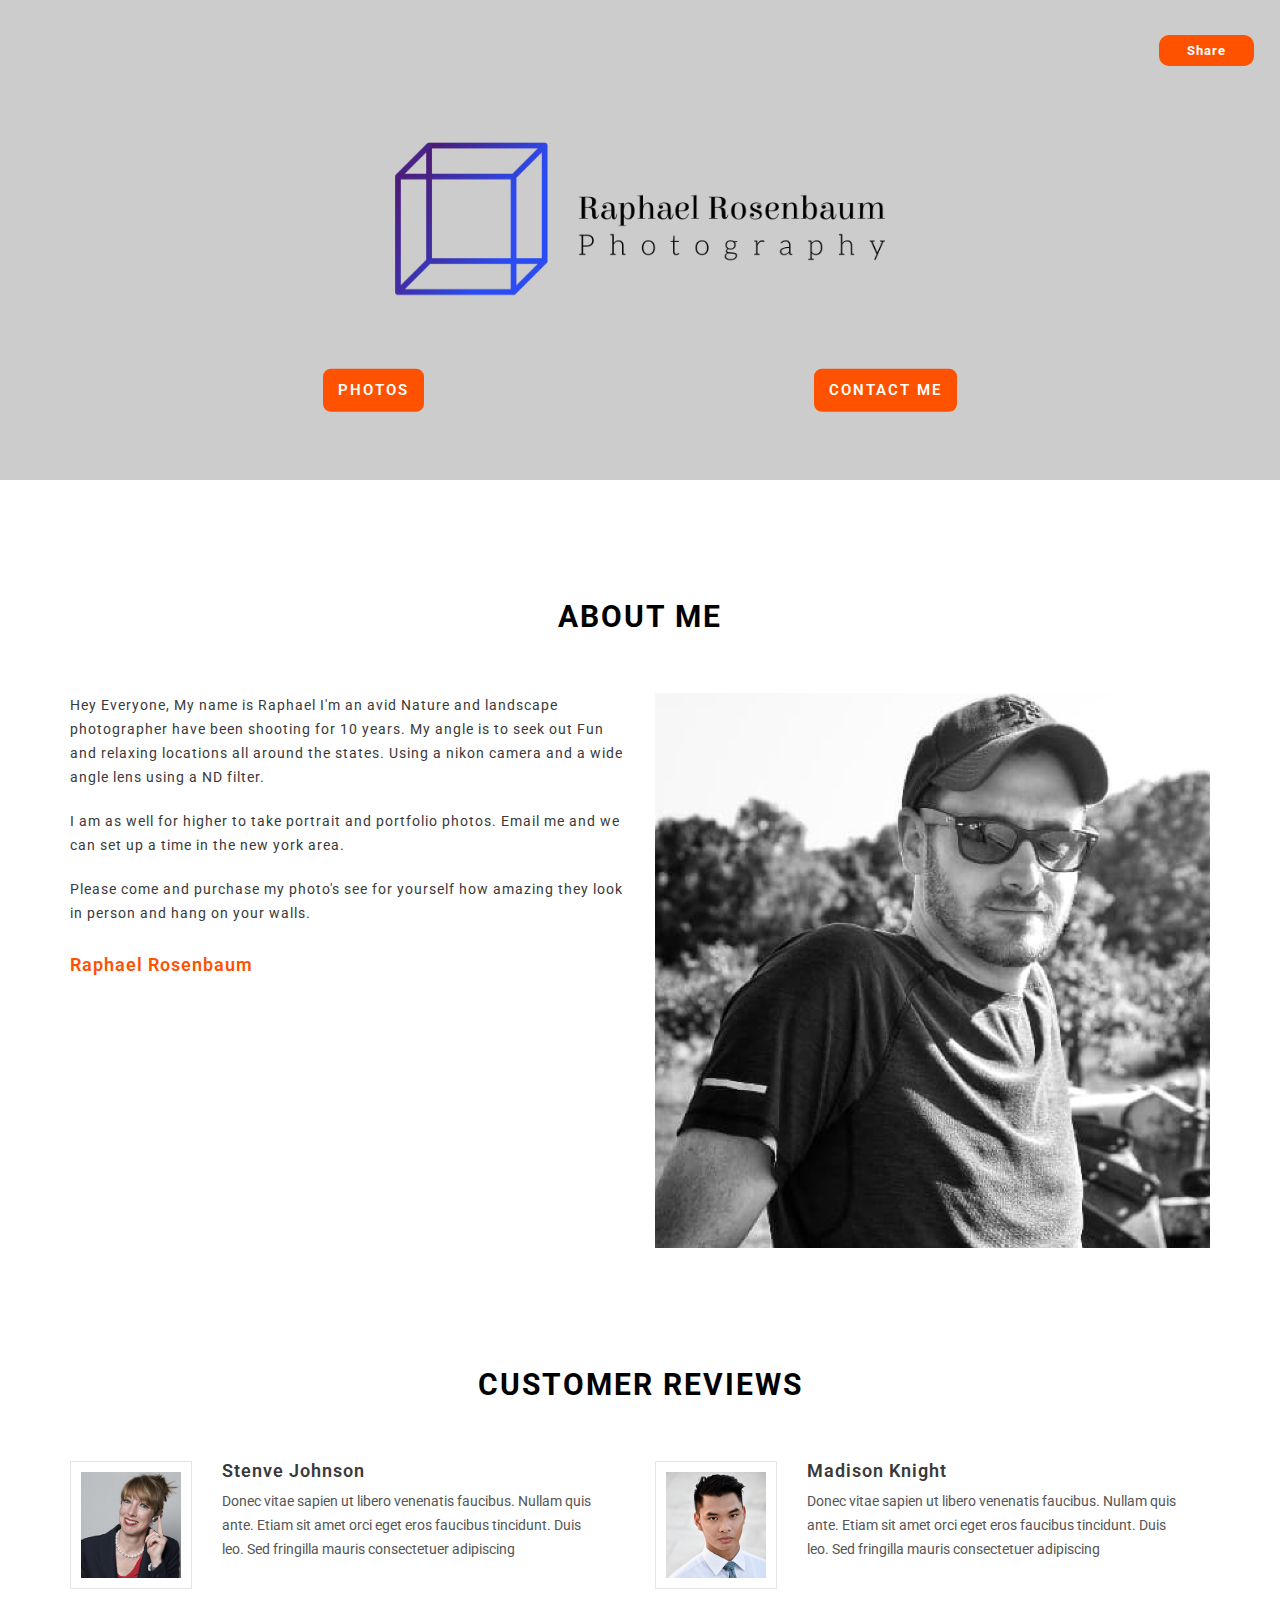
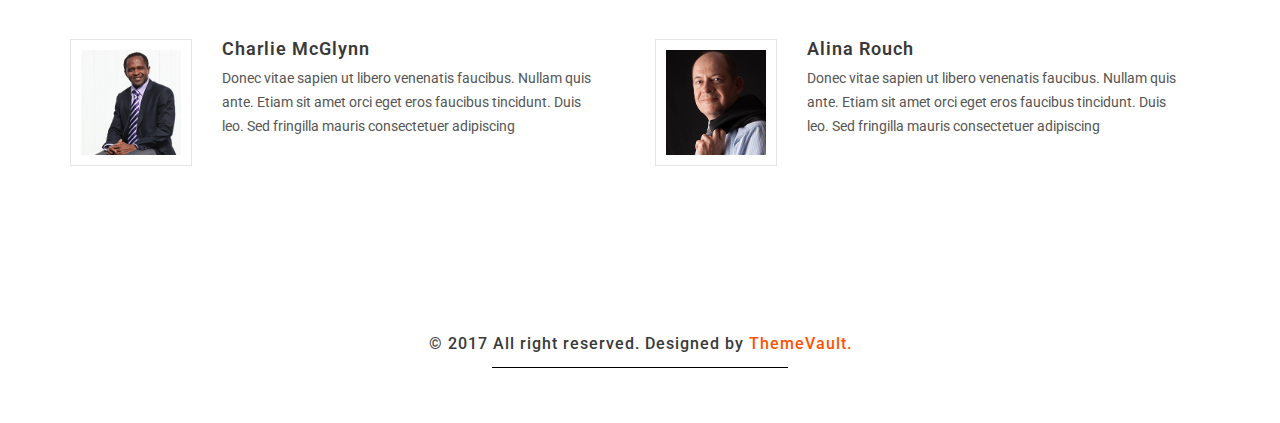
==== commit 43e926f3: "make all pages match" ====
--- a/about.html
+++ b/about.html
@@ -33,49 +33,14 @@
         <div class="icon pinterest last"><i class="fa fa-pinterest-p"></i></div>
         <div class="label">Share</div>
       </div>
-      <header class="top-nav-bar">
-        <div id="toggle">
-          <div class="one"></div>
-          <div class="two"></div>
-          <div class="three"></div>
-        </div>
-
-        <div id="menu">
-          <ul class="menu-view list-unstyled">
-            <li>
-              <a href="index.html"
-                ><img
-                  src="images/icons/home.png"
-                  onmouseover="this.src = 'images/icons/home-hover.png'"
-                  onmouseout="this.src = 'images/icons/home.png'"
-              /></a>
-            </li>
-            <li class="active">
-              <a><img src="images/icons/about-hover.png" /></a>
-            </li>
-            <li>
-              <a href="portfolio.html"
-                ><img
-                  src="images/icons/portfolio.png"
-                  onmouseover="this.src = 'images/icons/portfolio-hover.png'"
-                  onmouseout="this.src = 'images/icons/portfolio.png'"
-              /></a>
-            </li>
-            <li>
-              <a href="contact.html"
-                ><img
-                  src="images/icons/contact.png"
-                  onmouseover="this.src = 'images/icons/contact-hover.png'"
-                  onmouseout="this.src = 'images/icons/contact.png'"
-              /></a>
-            </li>
-          </ul>
-        </div>
-      </header>
       <div class="banner-full-image">
         <div class="banner-title">
-          <h1>perfect photography</h1>
-          <a class="btn btn-primary" href="portfolio.html">read more</a>
+          <img class="banner-logo" src="images/cover.png" alt="Raphael Rosenbaum Photography Logo">
+          </br>
+          <div class="banner-btns">
+            <a class="btn btn-primary" href="index.html">Photos</a>
+            <a class="btn btn-primary" href="contact.html">Contact Me</a>
+          </div>
         </div>
       </div>
 
@@ -83,7 +48,7 @@
       <section id="about" class="section-padding">
         <div class="container">
           <div class="text-head">
-            <h2>about us</h2>
+            <h2>about me</h2>
           </div>
           <div class="row">
             <div class="col-lg-6 col-md-6 col-sm-7 col-xs-12">
--- a/css/style.css
+++ b/css/style.css
@@ -255,7 +255,7 @@
 .banner-title {
   color: #fff;
   display: block;
-  left: 300px;
+  left: 50%;
   position: relative;
   text-align: center;
   top: 50%;
@@ -851,3 +851,26 @@
   }
 }
 
+.banner-logo {
+  max-width: 100vw;
+  max-height: 300px;
+}
+
+.banner-btns {
+  justify-content: space-around;
+  display: flex;
+  width: 55vw;
+  margin: auto;
+}
+
+@media (max-width: 1280px) {
+  .banner-btns {
+    width: 80vw;
+  }
+}
+
+@media (max-width: 800px) {
+  .banner-btns {
+    width: 100vw;
+  }
+}
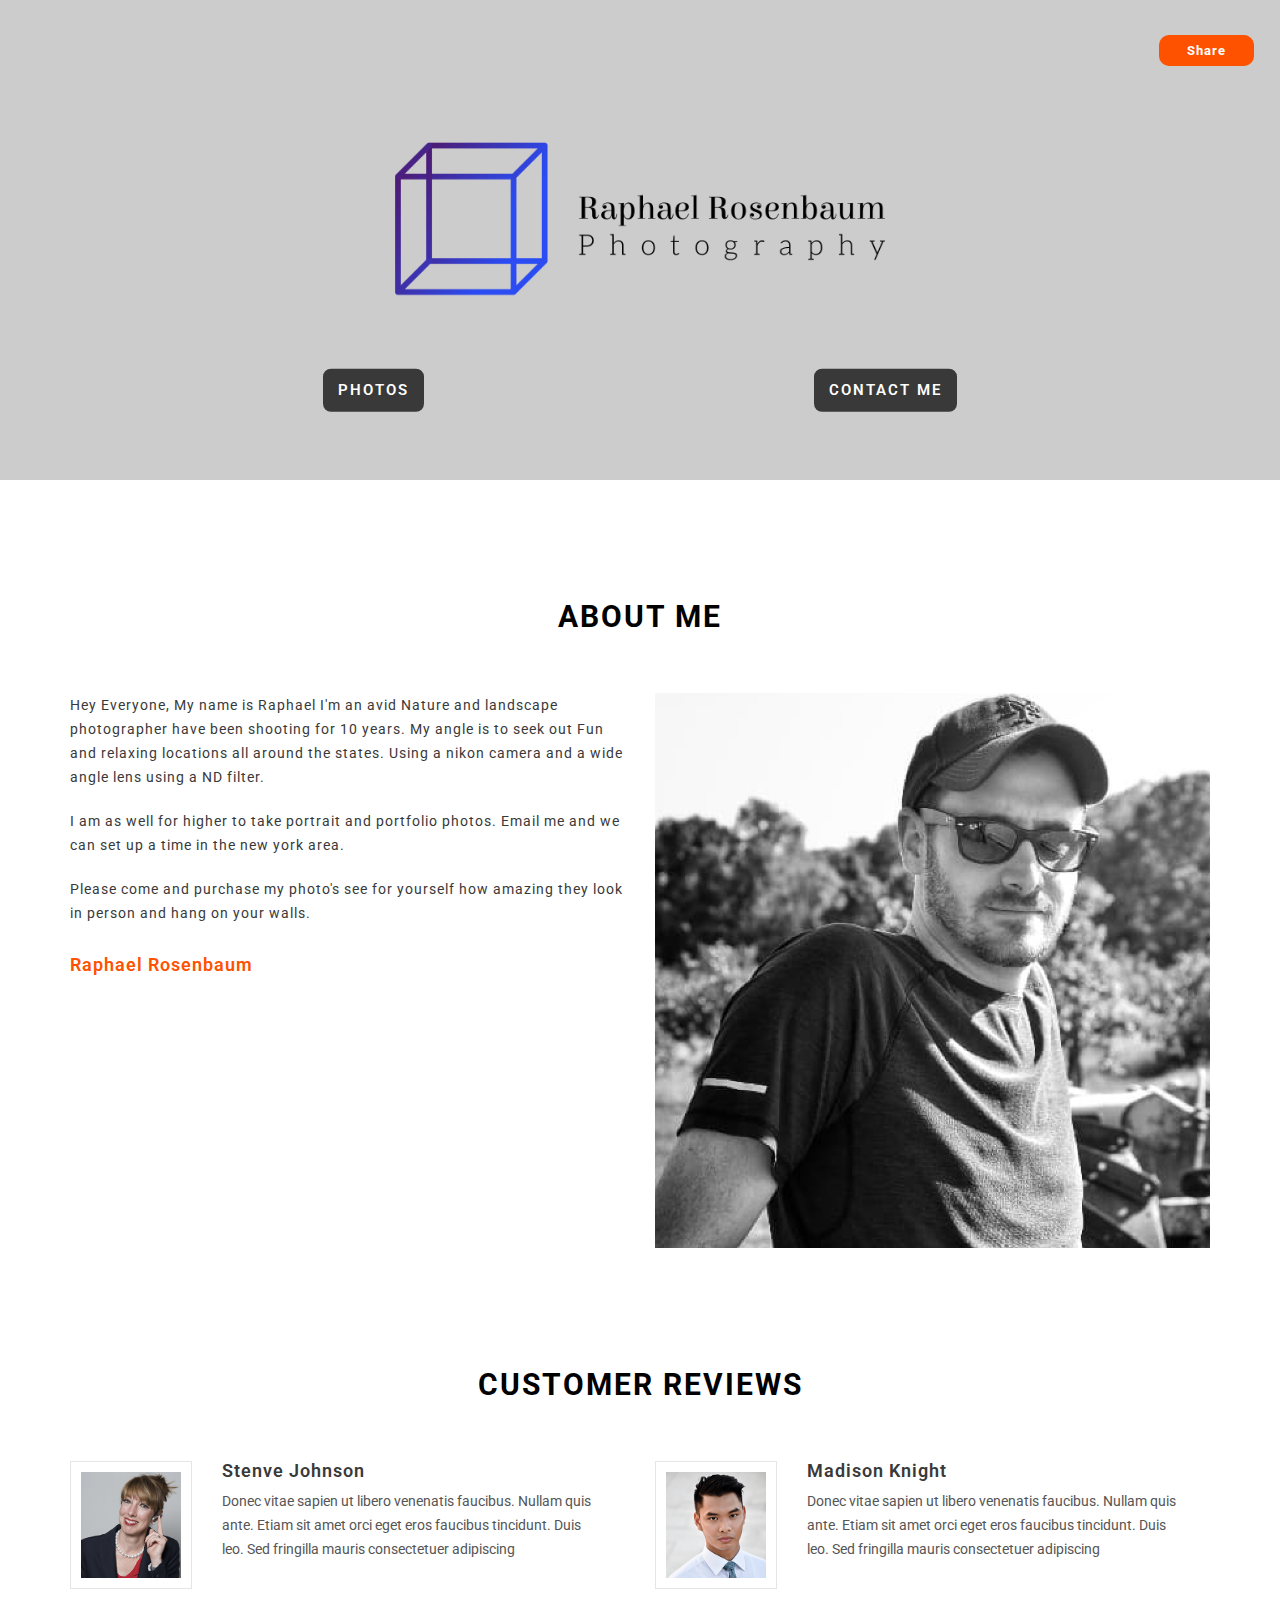
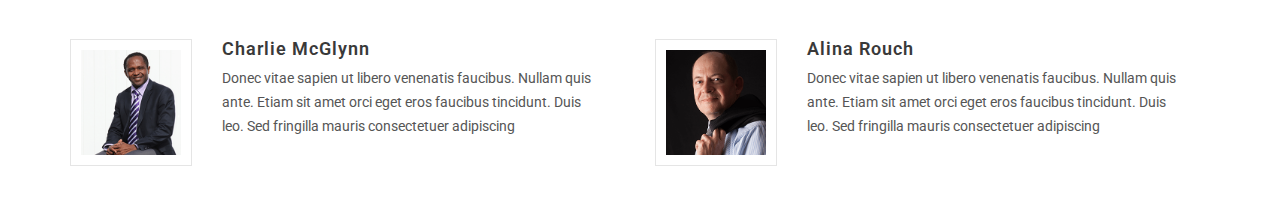
==== commit 20c7ffd4: "remove footers and change button colors" ====
--- a/about.html
+++ b/about.html
@@ -173,16 +173,6 @@
         </div>
       </section>
 
-      <!---footer--->
-      <footer>
-        <div class="container text-center">
-          <div class="copyright">
-            <!--Do not remove Backlink from footer of the template. To remove it you can purchase the Backlink-->
-            &copy; 2017 All right reserved. Designed by
-            <a href="http://www.themevault.net/" target="_blank">ThemeVault.</a>
-          </div>
-        </div>
-      </footer>
       <div id="back-to-top" style="display: none;">
         <i class="fa fa-angle-double-up" aria-hidden="true"></i> Top
       </div>
--- a/css/style.css
+++ b/css/style.css
@@ -139,7 +139,7 @@
   position: relative;
 }
 .btn-secondary {
-  background: #ff5200 none repeat scroll 0 0;
+  background: #393939 none repeat scroll 0 0;
   font-size: 13px;
   font-weight: 600;
   letter-spacing: 1px;
@@ -153,7 +153,7 @@
 }
 
 .btn-primary {
-  background: #ff5200 none repeat scroll 0 0;
+  background: #393939 none repeat scroll 0 0;
   border: medium none;
   border-radius: 8px;
   font-size: 15px;
@@ -164,13 +164,13 @@
   transition: background 0.3s ease-in-out 0s;
 }
 .btn-primary:hover {
-  background: #393939;
+  background: #ff5200;
   border-color: #38300a;
 }
 .btn-primary.focus,
 .btn-primary:focus {
-  background: #393939;
-  border-color: #393939;
+  background: #ff5200;
+  border-color: #ff5200;
 }
 
 .btn-submit {
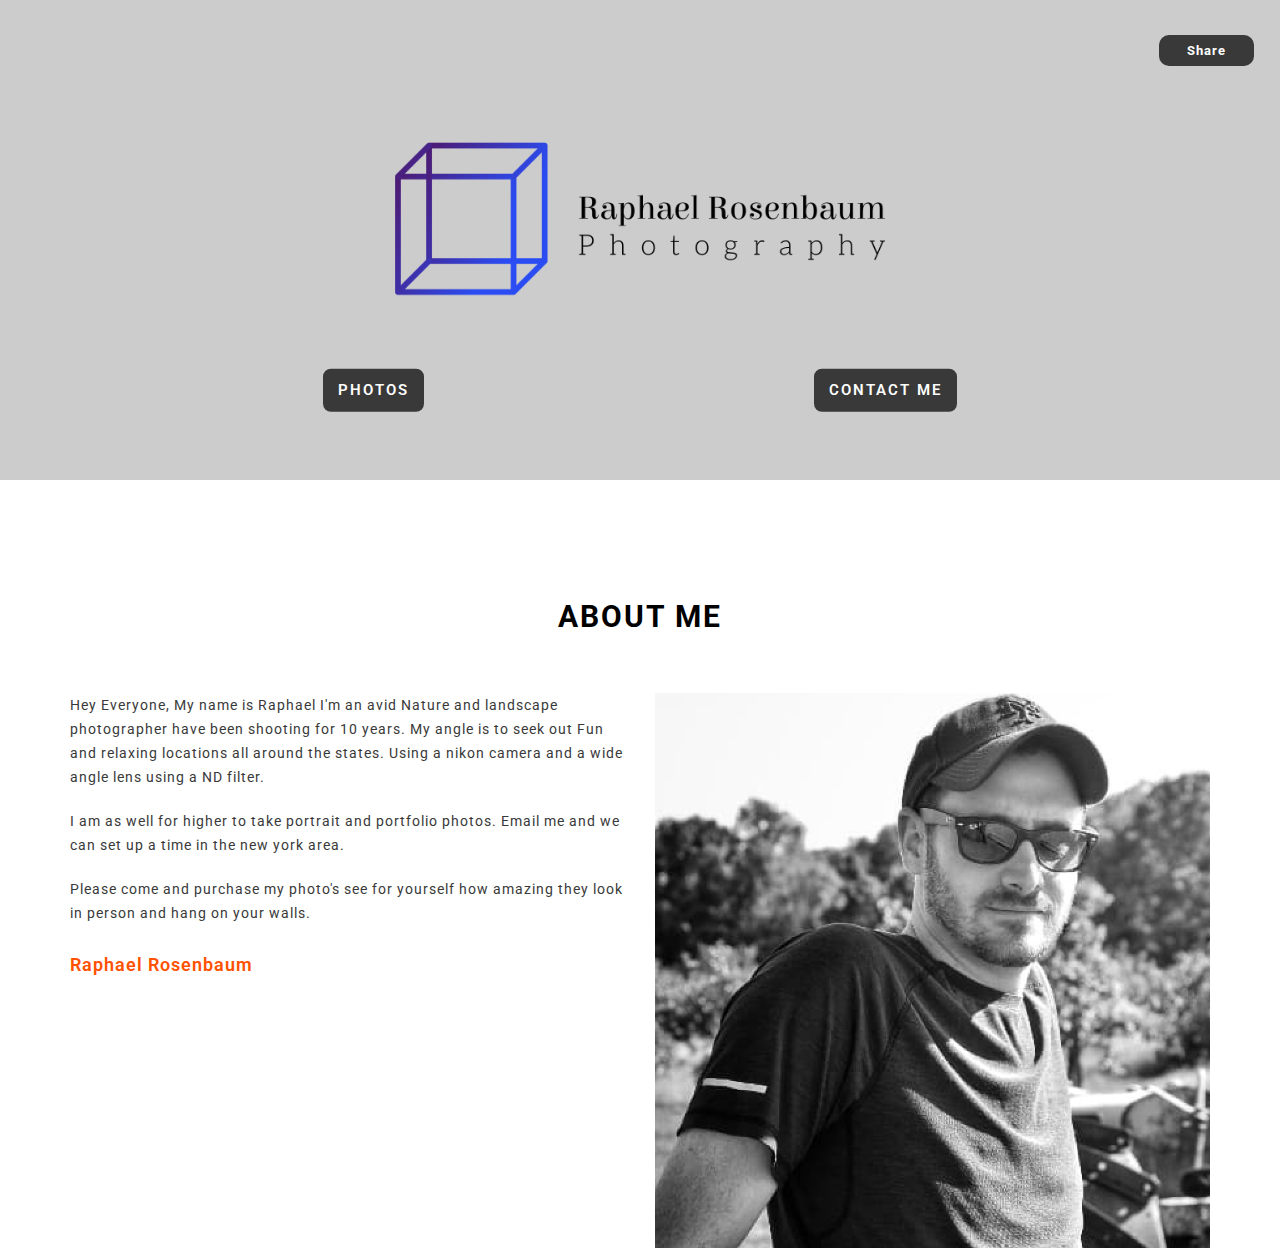
==== commit d2601aad: "remove reviews" ====
--- a/about.html
+++ b/about.html
@@ -84,7 +84,7 @@
           </div>
         </div>
       </section>
-      <section id="about-review" class="section-padding">
+      <!-- <section id="about-review" class="section-padding">
         <div class="container">
           <div class="text-head">
             <h2>Customer Reviews</h2>
@@ -171,7 +171,7 @@
             </div>
           </div>
         </div>
-      </section>
+      </section> -->
 
       <div id="back-to-top" style="display: none;">
         <i class="fa fa-angle-double-up" aria-hidden="true"></i> Top
--- a/css/style.css
+++ b/css/style.css
@@ -738,7 +738,7 @@
 
 .icon,
 .label {
-  background-color: #ff5200;
+  background-color: #393939;
   line-height: 2.4em;
 }
 
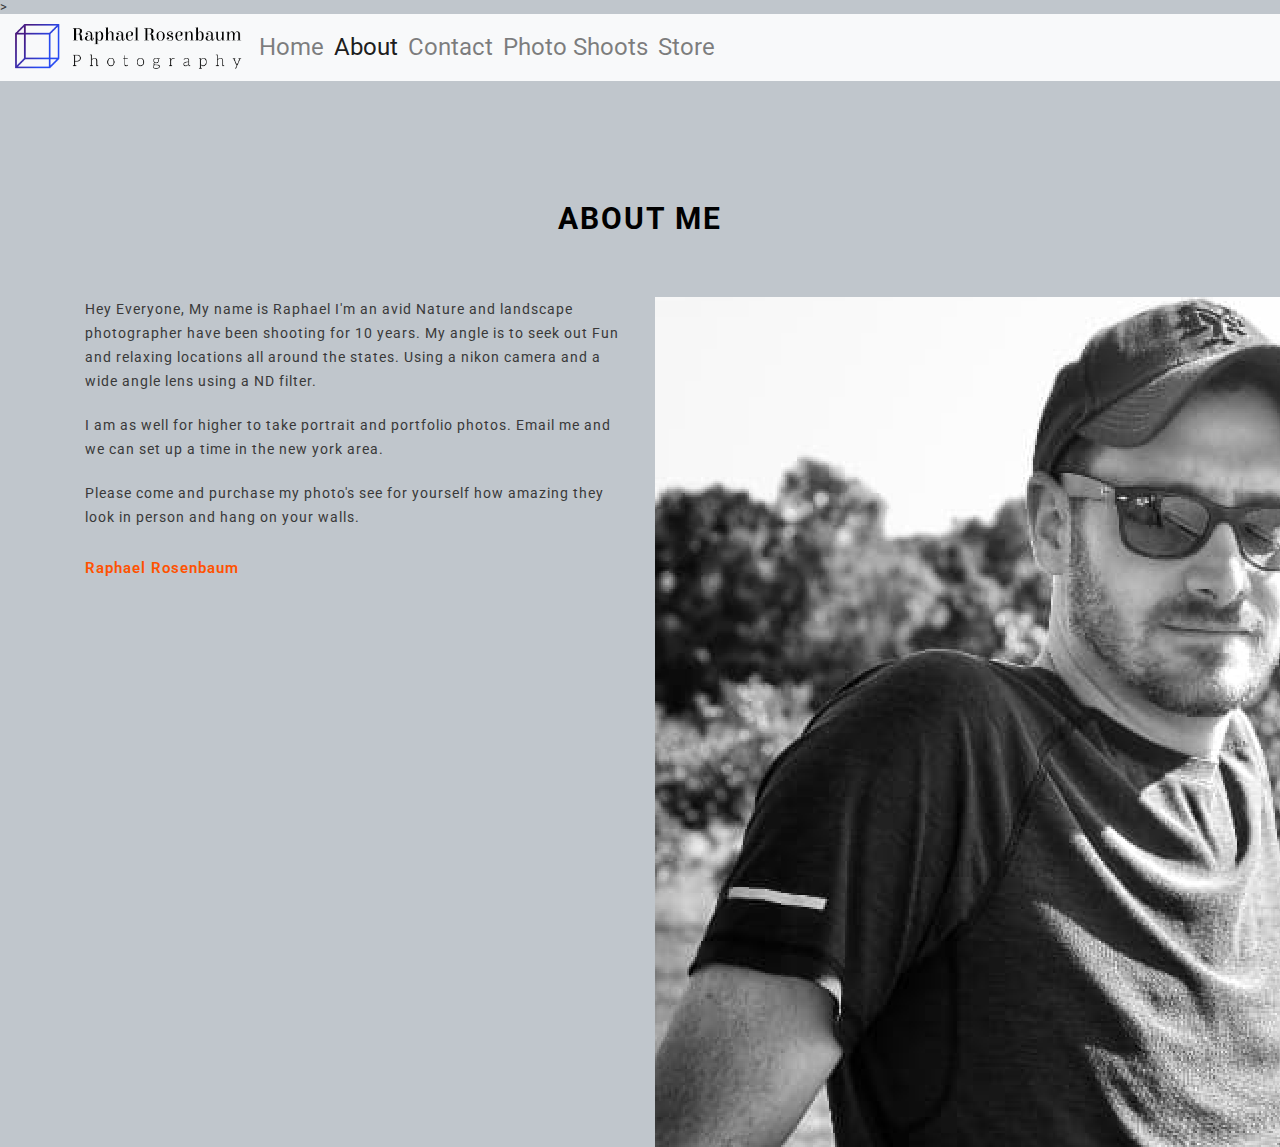
==== commit e118c523: "fix about header" ====
--- a/about.html
+++ b/about.html
@@ -11,171 +11,109 @@
     <meta http-equiv="X-UA-Compatible" content="IE=edge" />
     <meta name="viewport" content="width=device-width, initial-scale=1.0" />
     <link rel="icon" href="images/favicon.png" />
-    <title>Snappy</title>
+    <title>About Me - Raphael Rosenbaum Photography</title>
 
     <link href="css/scrolling-nav.css" rel="stylesheet" media="all" />
     <!-- Bootstrap core CSS -->
-    <link href="css/bootstrap.min.css" rel="stylesheet" />
+    <link
+      rel="stylesheet"
+      href="https://stackpath.bootstrapcdn.com/bootstrap/4.5.2/css/bootstrap.min.css"
+      integrity="sha384-JcKb8q3iqJ61gNV9KGb8thSsNjpSL0n8PARn9HuZOnIxN0hoP+VmmDGMN5t9UJ0Z"
+      crossorigin="anonymous"
+    />
+    <script
+      src="https://stackpath.bootstrapcdn.com/bootstrap/4.5.2/js/bootstrap.min.js"
+      integrity="sha384-B4gt1jrGC7Jh4AgTPSdUtOBvfO8shuf57BaghqFfPlYxofvL8/KUEfYiJOMMV+rV"
+      crossorigin="anonymous"
+    ></script>
+    >
 
     <!-- Custom styles for this template -->
     <link href="css/style.css" rel="stylesheet" />
     <link href="css/responsive.css" rel="stylesheet" />
     <script src="js/jquery.min.js" type="text/javascript"></script>
-    <script src="js/bootstrap.min.js" type="text/javascript"></script>
     <script src="js/custom.js" type="text/javascript"></script>
   </head>
   <body id="myPage">
-    <div class="section-page-wrap">
-      <div class="share">
-        <div class="icon first facebook"><i class="fa fa-facebook"></i></div>
-        <div class="icon twitter"><i class="fa fa-twitter"></i></div>
-        <div class="icon google-plus"><i class="fa fa-google-plus"></i></div>
-        <div class="icon pinterest last"><i class="fa fa-pinterest-p"></i></div>
-        <div class="label">Share</div>
+    <nav class="navbar navbar-expand-lg navbar-light bg-light">
+      <a class="navbar-brand" href="#">
+        <img src="images/logo2.png" height="50" alt="" loading="lazy" />
+      </a>
+      <button
+        class="navbar-toggler"
+        type="button"
+        data-toggle="collapse"
+        data-target="#navbarNavDropdown"
+        aria-controls="navbarNavDropdown"
+        aria-expanded="false"
+        aria-label="Toggle navigation"
+      >
+        <span class="navbar-toggler-icon"></span>
+      </button>
+      <div class="collapse navbar-collapse" id="navbarNavDropdown">
+        <ul class="navbar-nav">
+          <li class="nav-item">
+            <a class="nav-link" href="#">Home </a>
+          </li>
+          <li class="nav-item active">
+            <a class="nav-link" href="#"
+              >About <span class="sr-only">(current)</span></a
+            >
+          </li>
+          <li class="nav-item">
+            <a class="nav-link" href="contact.html">Contact</a>
+          </li>
+          <li class="nav-item">
+            <a class="nav-link" href="photo-shoots.html">Photo Shoots</a>
+          </li>
+          <li class="nav-item">
+            <a class="nav-link" href="store.html">Store</a>
+          </li>
+        </ul>
       </div>
-      <div class="banner-full-image">
-        <div class="banner-title">
-          <img class="banner-logo" src="images/cover.png" alt="Raphael Rosenbaum Photography Logo">
-          </br>
-          <div class="banner-btns">
-            <a class="btn btn-primary" href="index.html">Photos</a>
-            <a class="btn btn-primary" href="contact.html">Contact Me</a>
+    </nav>
+    <!-------------About----------->
+    <section id="about" class="section-padding">
+      <div class="container">
+        <div class="text-head">
+          <h2>about me</h2>
+        </div>
+        <div class="row">
+          <div class="col-lg-6 col-md-6 col-sm-7 col-xs-12">
+            <p class="desc-text">
+              Hey Everyone, My name is Raphael I'm an avid Nature and landscape
+              photographer have been shooting for 10 years. My angle is to seek
+              out Fun and relaxing locations all around the states. Using a
+              nikon camera and a wide angle lens using a ND filter.
+            </p>
+
+            <p class="desc-text offspace-20">
+              I am as well for higher to take portrait and portfolio photos.
+              Email me and we can set up a time in the new york area.
+            </p>
+
+            <p class="desc-text offspace-20">
+              Please come and purchase my photo's see for yourself how amazing
+              they look in person and hang on your walls.
+            </p>
+            <h4 class="user-title">Raphael Rosenbaum</h4>
+          </div>
+          <div
+            class="col-lg-6 col-md-6 col-sm-5 col-xs-12 add-space-mobileview"
+          >
+            <div class="image">
+              <img
+                alt="user-image"
+                class="img-responsive"
+                src="images/rafi.png"
+              />
+            </div>
           </div>
         </div>
       </div>
-
-      <!-------------About----------->
-      <section id="about" class="section-padding">
-        <div class="container">
-          <div class="text-head">
-            <h2>about me</h2>
-          </div>
-          <div class="row">
-            <div class="col-lg-6 col-md-6 col-sm-7 col-xs-12">
-              <p class="desc-text">
-                Hey Everyone, My name is Raphael I'm an avid Nature and
-                landscape photographer have been shooting for 10 years. My angle
-                is to seek out Fun and relaxing locations all around the states.
-                Using a nikon camera and a wide angle lens using a ND filter.
-              </p>
-
-              <p class="desc-text offspace-20">
-                I am as well for higher to take portrait and portfolio photos.
-                Email me and we can set up a time in the new york area.
-              </p>
-
-              <p class="desc-text offspace-20">
-                Please come and purchase my photo's see for yourself how amazing
-                they look in person and hang on your walls.
-              </p>
-              <h4 class="user-title">Raphael Rosenbaum</h4>
-            </div>
-            <div
-              class="col-lg-6 col-md-6 col-sm-5 col-xs-12 add-space-mobileview"
-            >
-              <div class="image">
-                <img
-                  alt="user-image"
-                  class="img-responsive"
-                  src="images/rafi.png"
-                />
-              </div>
-            </div>
-          </div>
-        </div>
-      </section>
-      <!-- <section id="about-review" class="section-padding">
-        <div class="container">
-          <div class="text-head">
-            <h2>Customer Reviews</h2>
-          </div>
-          <div class="about-review">
-            <h2 class="title-default"></h2>
-            <div class="list-about-review">
-              <div class="row">
-                <div class="col-md-6 col-sm-6 col-xs-12">
-                  <div class="item-about-review">
-                    <div class="about-review-thumb">
-                      <a href="#"><img alt="" src="images/cust1.png" /></a>
-                    </div>
-                    <div class="about-info">
-                      <h3 class="title14">
-                        <a class="black" href="#">Stenve Johnson </a>
-                      </h3>
-                      <p class="desc">
-                        Donec vitae sapien ut libero venenatis faucibus. Nullam
-                        quis ante. Etiam sit amet orci eget eros faucibus
-                        tincidunt. Duis leo. Sed fringilla mauris consectetuer
-                        adipiscing
-                      </p>
-                    </div>
-                  </div>
-                </div>
-                <div class="col-md-6 col-sm-6 col-xs-12">
-                  <div class="item-about-review">
-                    <div class="about-review-thumb">
-                      <a href="#"><img alt="" src="images/cust2.png" /></a>
-                    </div>
-                    <div class="about-info">
-                      <h3 class="title14">
-                        <a class="black" href="#">Madison Knight</a>
-                      </h3>
-                      <p class="desc">
-                        Donec vitae sapien ut libero venenatis faucibus. Nullam
-                        quis ante. Etiam sit amet orci eget eros faucibus
-                        tincidunt. Duis leo. Sed fringilla mauris consectetuer
-                        adipiscing
-                      </p>
-                    </div>
-                  </div>
-                </div>
-              </div>
-              <div class="row">
-                <div class="col-md-6 col-sm-6 col-xs-12">
-                  <div class="item-about-review">
-                    <div class="about-review-thumb">
-                      <a href="#"><img alt="" src="images/cust3.png" /></a>
-                    </div>
-                    <div class="about-info">
-                      <h3 class="title14">
-                        <a class="black" href="#">Charlie McGlynn</a>
-                      </h3>
-                      <p class="desc">
-                        Donec vitae sapien ut libero venenatis faucibus. Nullam
-                        quis ante. Etiam sit amet orci eget eros faucibus
-                        tincidunt. Duis leo. Sed fringilla mauris consectetuer
-                        adipiscing
-                      </p>
-                    </div>
-                  </div>
-                </div>
-                <div class="col-md-6 col-sm-6 col-xs-12">
-                  <div class="item-about-review last-item">
-                    <div class="about-review-thumb">
-                      <a href="#"><img alt="" src="images/cust4.png" /></a>
-                    </div>
-                    <div class="about-info">
-                      <h3 class="title14">
-                        <a class="black" href="#">Alina Rouch</a>
-                      </h3>
-                      <p class="desc">
-                        Donec vitae sapien ut libero venenatis faucibus. Nullam
-                        quis ante. Etiam sit amet orci eget eros faucibus
-                        tincidunt. Duis leo. Sed fringilla mauris consectetuer
-                        adipiscing
-                      </p>
-                    </div>
-                  </div>
-                </div>
-              </div>
-            </div>
-          </div>
-        </div>
-      </section> -->
-
-      <div id="back-to-top" style="display: none;">
-        <i class="fa fa-angle-double-up" aria-hidden="true"></i> Top
-      </div>
+    </section>
+    <div id="back-to-top" style="display: none;">
+      <i class="fa fa-angle-double-up" aria-hidden="true"></i> Top
     </div>
   </body>
 </html>
--- a/css/style.css
+++ b/css/style.css
@@ -236,7 +236,7 @@
 .banner-full-image {
   /* background: rgba(0, 0, 0, 0) url("../images/banner.png") no-repeat scroll */
   background-color: white;
-    center top / cover;
+  /* center top / cover; */
   background-attachment: fixed;
   height: 480px;
   position: relative;
@@ -338,11 +338,11 @@
 }
 
 /*contact*/
-.maintitle,
+/* .maintitle,
 .wrapactiondefault {
   background: rgba(0, 0, 0, 0) url("../images/sep-line.png") repeat scroll left
     top;
-}
+} */
 .maintitle {
   font-size: 19px;
   font-weight: 600;
@@ -352,7 +352,7 @@
   padding: 0;
 }
 .maintitle span {
-  background: #fff none repeat scroll 0 0;
+  /* background: #fff none repeat scroll 0 0; */
   padding-right: 10px;
   text-transform: uppercase;
 }
@@ -874,3 +874,131 @@
     width: 100vw;
   }
 }
+
+/* this is for the carousel  */
+
+.carousel {
+  position: relative;
+}
+.carousel-item img {
+  object-fit: cover;
+}
+#carousel-thumbs {
+  /* background: rgba(255,255,255,.3); */
+  bottom: 0;
+  left: 0;
+  padding: 0 50px;
+  right: 0;
+}
+#carousel-thumbs img {
+  border: 5px solid transparent;
+  cursor: pointer;
+}
+#carousel-thumbs img:hover {
+  border-color: rgba(255, 255, 255, 0.3);
+}
+#carousel-thumbs .selected img {
+  border-color: #fff;
+}
+.carousel-control-prev,
+.carousel-control-next {
+  width: 50px;
+}
+@media all and (max-width: 767px) {
+  .carousel-container #carousel-thumbs img {
+    border-width: 3px;
+  }
+}
+@media all and (min-width: 576px) {
+  .carousel-container #carousel-thumbs {
+    position: absolute;
+  }
+}
+@media all and (max-width: 576px) {
+  .carousel-container #carousel-thumbs {
+    /* background: #ccccce; */
+  }
+}
+
+body {
+  background-color: #c0c6cc;
+}
+
+a.nav-link {
+  font-size: x-large;
+}
+
+#store-iframe {
+  width: 100%;
+  height: -webkit-fill-available;
+  border: none;
+}
+
+.tall-carousel {
+  height: 641px;
+}
+
+@media (max-width: 1200px) {
+  .tall-carousel {
+    height: 540px;
+  }
+}
+
+@media (max-width: 990px) {
+  .tall-carousel {
+    height: 405px;
+  }
+}
+@media (max-width: 768px) {
+  .tall-carousel {
+    height: 303px;
+  }
+}
+
+@media (max-width: 575px) {
+  .tall-carousel {
+    height: auto;
+    width: 400px;
+  }
+  #myPhotoShootCarousel .carousel-inner {
+    height: 595.17px;
+    display: flex;
+    align-items: center;
+  }
+}
+
+@media (max-width: 400px) {
+  .tall-carousel {
+    height: auto;
+    width: 350px;
+  }
+  #myPhotoShootCarousel .carousel-inner {
+    height: 520.78px;
+  }
+}
+
+@media (max-width: 350px) {
+  .tall-carousel {
+    height: auto;
+    width: 320px;
+  }
+  #myPhotoShootCarousel .carousel-inner {
+    height: 476.14.78px;
+  }
+}
+
+#myPhotoShootCarousel {
+  width: 100%;
+}
+
+#myPhotoShootCarousel .carousel-inner {
+  width: 100%;
+}
+
+.carousel-item-next,
+.carousel-item-prev,
+.carousel-item.active {
+  display: flex;
+  justify-content: center;
+  align-items: center;
+}
